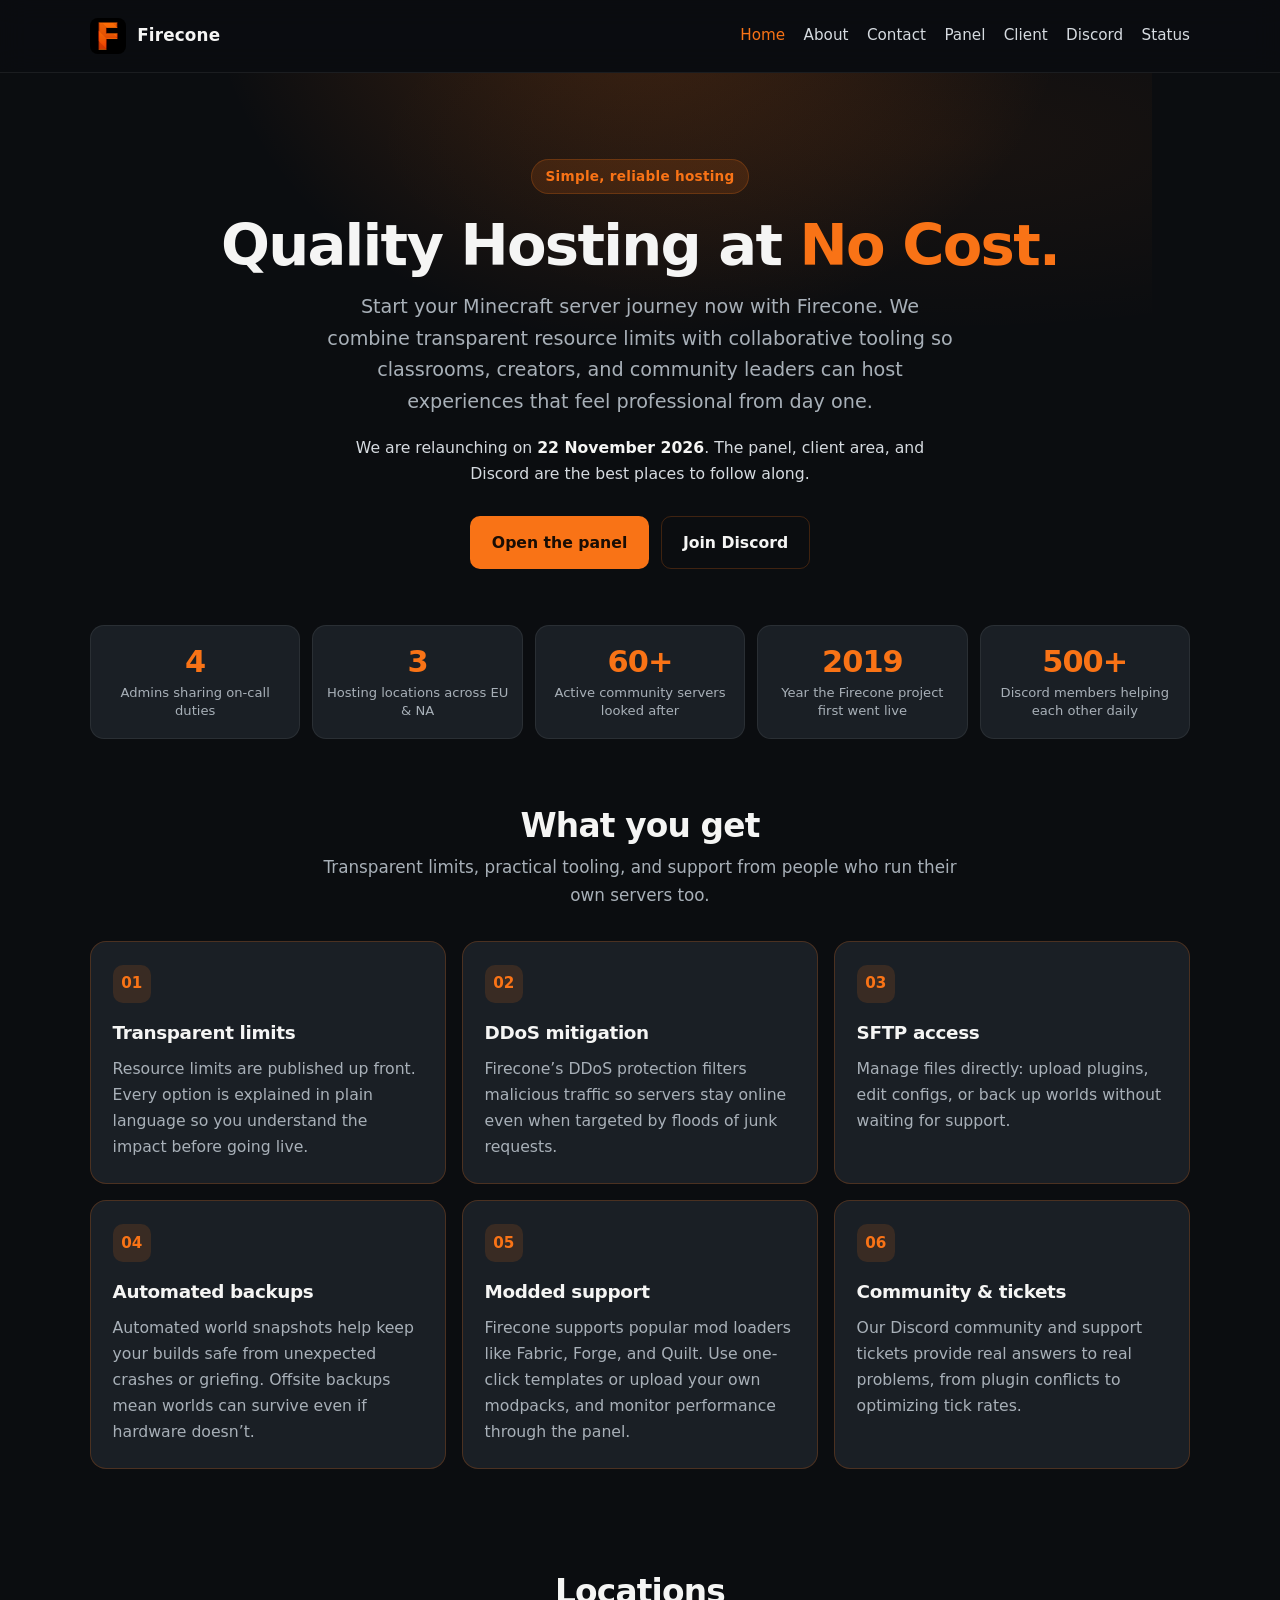
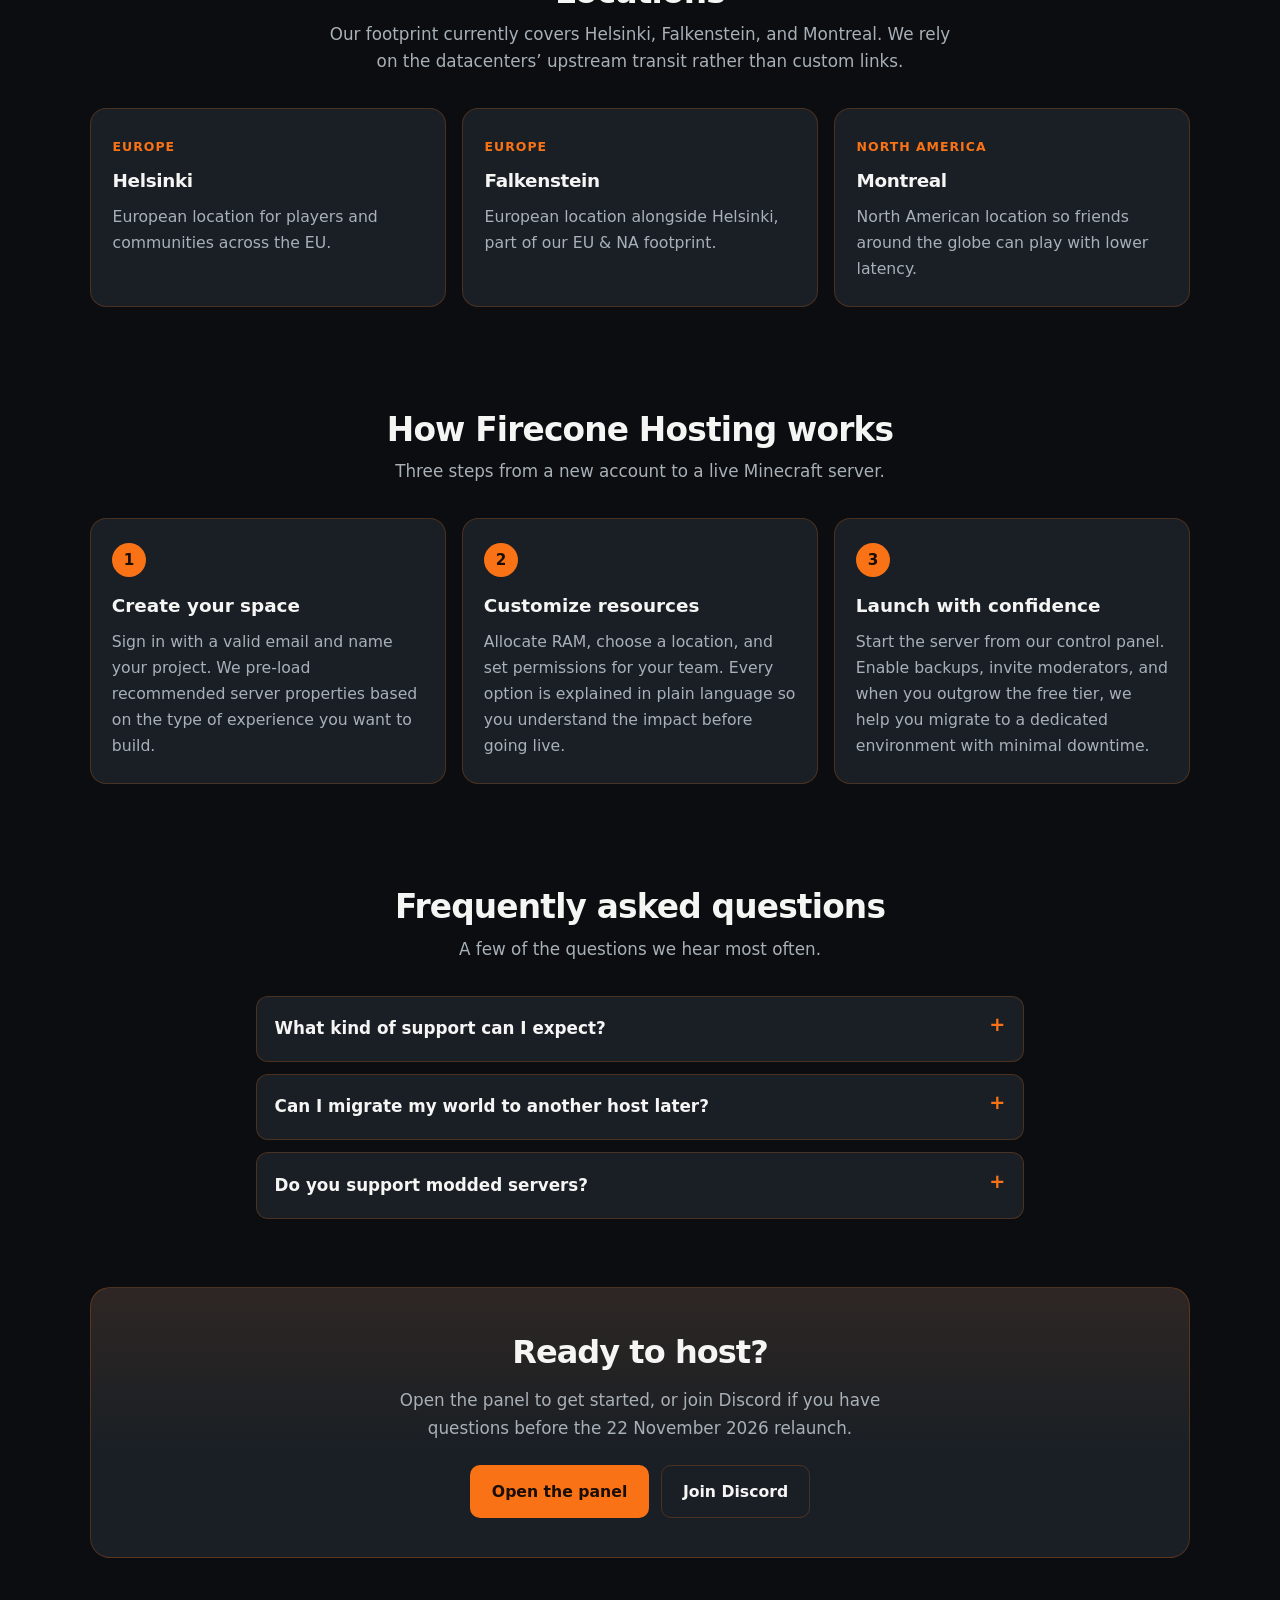
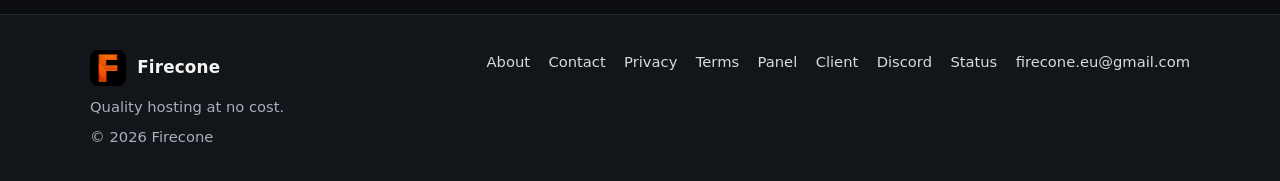
==== index.html @ 549b2dc0 "Initial commit: simple Firecone Hosting static site Plain HTML and CSS remake of firecone.eu, ready " ====
<!DOCTYPE html>
<html lang="en">
<head>
  <meta charset="UTF-8">
  <meta name="viewport" content="width=device-width, initial-scale=1.0">
  <title>Firecone Hosting — Quality Hosting at No Cost</title>
  <meta name="description" content="Start your Minecraft server journey now with Firecone Hosting. Reliable, free, and simple hosting solutions.">
  <link rel="canonical" href="https://firecone.eu/">
  <meta property="og:type" content="website">
  <meta property="og:site_name" content="Firecone Hosting">
  <meta property="og:title" content="Firecone Hosting — Quality Hosting at No Cost">
  <meta property="og:description" content="Start your Minecraft server journey now with Firecone Hosting. Reliable, free, and simple hosting solutions.">
  <meta property="og:url" content="https://firecone.eu/">
  <meta property="og:image" content="https://firecone.eu/icons/favicon-512.png">
  <meta name="twitter:card" content="summary">
  <meta name="twitter:title" content="Firecone Hosting — Quality Hosting at No Cost">
  <meta name="twitter:description" content="Start your Minecraft server journey now with Firecone Hosting. Reliable, free, and simple hosting solutions.">
  <meta name="twitter:image" content="https://firecone.eu/icons/favicon-512.png">
  <link rel="icon" type="image/png" sizes="16x16" href="/icons/favicon-16.png">
  <link rel="icon" type="image/png" sizes="32x32" href="/icons/favicon-32.png">
  <link rel="icon" type="image/png" sizes="48x48" href="/icons/favicon-48.png">
  <link rel="icon" type="image/png" sizes="64x64" href="/icons/favicon-64.png">
  <link rel="icon" type="image/png" sizes="128x128" href="/icons/favicon-128.png">
  <link rel="icon" type="image/png" sizes="192x192" href="/icons/favicon-192.png">
  <link rel="icon" type="image/png" sizes="256x256" href="/icons/favicon-256.png">
  <link rel="icon" type="image/png" sizes="512x512" href="/icons/favicon-512.png">
  <link rel="apple-touch-icon" sizes="180x180" href="/icons/favicon-180.png">
  <link rel="apple-touch-icon" sizes="152x152" href="/icons/favicon-152.png">
  <link rel="apple-touch-icon" sizes="167x167" href="/icons/favicon-167.png">
  <link rel="icon" href="/favicon.png" sizes="any">
  <link rel="manifest" href="/manifest.json">
  <meta name="theme-color" content="#0b0d10">
  <link rel="stylesheet" href="/styles.css">
</head>
<body>
  <a class="skip-link" href="#main">Skip to content</a>
  <header class="site-header">
    <div class="wrap header-inner">
      <a class="brand" href="/">
        <img src="/icons/favicon-64.png" alt="" width="36" height="36">
        Firecone
      </a>
      <nav class="nav" aria-label="Primary">
      <a href="/" aria-current="page">Home</a>
      <a href="/about/">About</a>
      <a href="/contact/">Contact</a>
      <a href="https://panel.firecone.eu/">Panel</a>
      <a href="https://client.firecone.eu/">Client</a>
      <a href="https://discord.firecone.eu/">Discord</a>
      <a href="https://status.firecone.eu/">Status</a>
      </nav>
    </div>
  </header>
  <main id="main">
    <section class="hero">
      <div class="wrap hero-inner">
        <p class="badge">Simple, reliable hosting</p>
        <h1>Quality Hosting at <span>No Cost.</span></h1>
        <p class="lede">Start your Minecraft server journey now with Firecone. We combine transparent resource limits with collaborative tooling so classrooms, creators, and community leaders can host experiences that feel professional from day one.</p>
        <p class="relaunch">We are relaunching on <strong>22 November 2026</strong>. The panel, client area, and Discord are the best places to follow along.</p>
        <div class="actions">
          <a class="btn btn-primary" href="https://panel.firecone.eu/">Open the panel</a>
          <a class="btn btn-ghost" href="https://discord.firecone.eu/">Join Discord</a>
        </div>
      </div>
    </section>

    <div class="wrap">
      <div class="stats" role="list">
        <div class="stat" role="listitem"><b>4</b><span>Admins sharing on-call duties</span></div>
        <div class="stat" role="listitem"><b>3</b><span>Hosting locations across EU &amp; NA</span></div>
        <div class="stat" role="listitem"><b>60+</b><span>Active community servers looked after</span></div>
        <div class="stat" role="listitem"><b>2019</b><span>Year the Firecone project first went live</span></div>
        <div class="stat" role="listitem"><b>500+</b><span>Discord members helping each other daily</span></div>
      </div>
    </div>

    <section>
      <div class="wrap">
        <div class="center">
          <h2 class="section-title">What you get</h2>
          <p class="section-intro">Transparent limits, practical tooling, and support from people who run their own servers too.</p>
        </div>
        <div class="grid grid-3">
          <article class="card">
            <div class="icon-dot" aria-hidden="true">01</div>
            <h3>Transparent limits</h3>
            <p>Resource limits are published up front. Every option is explained in plain language so you understand the impact before going live.</p>
          </article>
          <article class="card">
            <div class="icon-dot" aria-hidden="true">02</div>
            <h3>DDoS mitigation</h3>
            <p>Firecone’s DDoS protection filters malicious traffic so servers stay online even when targeted by floods of junk requests.</p>
          </article>
          <article class="card">
            <div class="icon-dot" aria-hidden="true">03</div>
            <h3>SFTP access</h3>
            <p>Manage files directly: upload plugins, edit configs, or back up worlds without waiting for support.</p>
          </article>
          <article class="card">
            <div class="icon-dot" aria-hidden="true">04</div>
            <h3>Automated backups</h3>
            <p>Automated world snapshots help keep your builds safe from unexpected crashes or griefing. Offsite backups mean worlds can survive even if hardware doesn’t.</p>
          </article>
          <article class="card">
            <div class="icon-dot" aria-hidden="true">05</div>
            <h3>Modded support</h3>
            <p>Firecone supports popular mod loaders like Fabric, Forge, and Quilt. Use one-click templates or upload your own modpacks, and monitor performance through the panel.</p>
          </article>
          <article class="card">
            <div class="icon-dot" aria-hidden="true">06</div>
            <h3>Community &amp; tickets</h3>
            <p>Our Discord community and support tickets provide real answers to real problems, from plugin conflicts to optimizing tick rates.</p>
          </article>
        </div>
      </div>
    </section>

    <section>
      <div class="wrap">
        <div class="center">
          <h2 class="section-title">Locations</h2>
          <p class="section-intro">Our footprint currently covers Helsinki, Falkenstein, and Montreal. We rely on the datacenters’ upstream transit rather than custom links.</p>
        </div>
        <div class="grid grid-3">
          <article class="card">
            <span class="loc-region">Europe</span>
            <h3>Helsinki</h3>
            <p>European location for players and communities across the EU.</p>
          </article>
          <article class="card">
            <span class="loc-region">Europe</span>
            <h3>Falkenstein</h3>
            <p>European location alongside Helsinki, part of our EU &amp; NA footprint.</p>
          </article>
          <article class="card">
            <span class="loc-region">North America</span>
            <h3>Montreal</h3>
            <p>North American location so friends around the globe can play with lower latency.</p>
          </article>
        </div>
      </div>
    </section>

    <section>
      <div class="wrap">
        <div class="center">
          <h2 class="section-title">How Firecone Hosting works</h2>
          <p class="section-intro">Three steps from a new account to a live Minecraft server.</p>
        </div>
        <div class="steps">
          <article class="step">
            <div class="step-num">1</div>
            <h3>Create your space</h3>
            <p>Sign in with a valid email and name your project. We pre-load recommended server properties based on the type of experience you want to build.</p>
          </article>
          <article class="step">
            <div class="step-num">2</div>
            <h3>Customize resources</h3>
            <p>Allocate RAM, choose a location, and set permissions for your team. Every option is explained in plain language so you understand the impact before going live.</p>
          </article>
          <article class="step">
            <div class="step-num">3</div>
            <h3>Launch with confidence</h3>
            <p>Start the server from our control panel. Enable backups, invite moderators, and when you outgrow the free tier, we help you migrate to a dedicated environment with minimal downtime.</p>
          </article>
        </div>
      </div>
    </section>

    <section>
      <div class="wrap center">
        <h2 class="section-title">Frequently asked questions</h2>
        <p class="section-intro">A few of the questions we hear most often.</p>
        <div class="faq">
          <details>
            <summary>What kind of support can I expect?</summary>
            <p>Our Discord community and documentation library provide real answers to real problems, from plugin conflicts to optimizing tick rates. Staff monitor tickets across time zones to help you get back online faster.</p>
          </details>
          <details>
            <summary>Can I migrate my world to another host later?</summary>
            <p>Absolutely. World downloads, plugin folders, and configuration files are always accessible. We even provide migration checklists so you can replicate settings elsewhere without downtime.</p>
          </details>
          <details>
            <summary>Do you support modded servers?</summary>
            <p>Firecone supports popular mod loaders like Fabric, Forge, and Quilt. Use our one-click templates or upload your own modpacks, and monitor performance through the panel before inviting your community.</p>
          </details>
        </div>
      </div>
    </section>

    <div class="wrap">
      <div class="cta-band">
        <h2>Ready to host?</h2>
        <p>Open the panel to get started, or join Discord if you have questions before the 22 November 2026 relaunch.</p>
        <div class="actions">
          <a class="btn btn-primary" href="https://panel.firecone.eu/">Open the panel</a>
          <a class="btn btn-ghost" href="https://discord.firecone.eu/">Join Discord</a>
        </div>
      </div>
    </div>
  </main>
  <footer class="site-footer">
    <div class="wrap footer-inner">
      <div class="footer-brand">
        <a class="brand" href="/">
          <img src="/icons/favicon-64.png" alt="" width="36" height="36">
          Firecone
        </a>
        <span>Quality hosting at no cost.</span>
        <span>© 2026 Firecone</span>
      </div>
      <nav class="footer-nav" aria-label="Footer">
        <a href="/about/">About</a>
        <a href="/contact/">Contact</a>
        <a href="/privacy/">Privacy</a>
        <a href="/terms/">Terms</a>
        <a href="https://panel.firecone.eu/">Panel</a>
        <a href="https://client.firecone.eu/">Client</a>
        <a href="https://discord.firecone.eu/">Discord</a>
        <a href="https://status.firecone.eu/">Status</a>
        <a href="mailto:firecone.eu@gmail.com">firecone.eu@gmail.com</a>
      </nav>
    </div>
  </footer>
</body>
</html>
---- styles.css ----
:root {
  --bg: #0b0d10;
  --bg-elev: #12161b;
  --card: #1a1f25;
  --card-inner: #14181d;
  --text: #f5f5f4;
  --muted: #a8b0b8;
  --soft: #d6dbe0;
  --orange: #f97316;
  --orange-2: #ea6a0c;
  --orange-dim: rgba(249, 115, 22, 0.14);
  --border: rgba(249, 115, 22, 0.22);
  --line: rgba(255, 255, 255, 0.07);
  --radius: 16px;
  --max: 1100px;
  --header-h: 72px;
  --font: "Segoe UI", system-ui, -apple-system, BlinkMacSystemFont, "Helvetica Neue", Arial, sans-serif;
}

*,
*::before,
*::after {
  box-sizing: border-box;
}

html {
  scroll-behavior: smooth;
}

body {
  margin: 0;
  min-height: 100vh;
  display: flex;
  flex-direction: column;
  background: var(--bg);
  color: var(--text);
  font-family: var(--font);
  font-size: 1.05rem;
  line-height: 1.65;
  -webkit-font-smoothing: antialiased;
}

img {
  max-width: 100%;
  height: auto;
}

a {
  color: var(--orange);
  text-decoration: none;
}

a:hover {
  text-decoration: underline;
}

a:focus-visible,
button:focus-visible,
summary:focus-visible {
  outline: 2px solid var(--orange);
  outline-offset: 3px;
}

.skip-link {
  position: absolute;
  left: 1rem;
  top: -3rem;
  background: var(--orange);
  color: #111;
  padding: 0.5rem 0.9rem;
  border-radius: 8px;
  z-index: 100;
  font-weight: 600;
}

.skip-link:focus {
  top: 0.75rem;
}

.wrap {
  width: min(var(--max), calc(100% - 2rem));
  margin-inline: auto;
}

/* Header */
.site-header {
  position: sticky;
  top: 0;
  z-index: 50;
  background: rgba(11, 13, 16, 0.88);
  backdrop-filter: blur(14px);
  border-bottom: 1px solid var(--line);
}

.header-inner {
  display: flex;
  align-items: center;
  justify-content: space-between;
  gap: 1rem;
  min-height: var(--header-h);
}

.brand {
  display: flex;
  align-items: center;
  gap: 0.7rem;
  color: var(--text);
  font-weight: 700;
  letter-spacing: 0.01em;
  text-decoration: none;
  font-size: 1.05rem;
}

.brand:hover {
  text-decoration: none;
  color: var(--text);
}

.brand img {
  width: 36px;
  height: 36px;
  border-radius: 8px;
  background: #000;
}

.nav {
  display: flex;
  align-items: center;
  gap: 0.2rem 1.15rem;
  flex-wrap: wrap;
  justify-content: flex-end;
}

.nav a {
  color: var(--soft);
  font-size: 0.95rem;
  font-weight: 500;
  text-decoration: none;
}

.nav a:hover,
.nav a[aria-current="page"] {
  color: var(--orange);
}

/* Hero */
.hero {
  position: relative;
  padding: 4.5rem 0 3.5rem;
  overflow: hidden;
  text-align: center;
}

.hero::before {
  content: "";
  position: absolute;
  inset: -20% 10% auto;
  height: 28rem;
  background:
    radial-gradient(ellipse at 50% 0%, rgba(249, 115, 22, 0.22), transparent 60%),
    radial-gradient(ellipse at 80% 40%, rgba(249, 115, 22, 0.06), transparent 50%);
  pointer-events: none;
}

.hero-inner {
  position: relative;
}

.badge {
  display: inline-flex;
  align-items: center;
  gap: 0.45rem;
  background: var(--orange-dim);
  color: var(--orange);
  border: 1px solid var(--border);
  border-radius: 999px;
  padding: 0.35rem 0.85rem;
  font-size: 0.85rem;
  font-weight: 600;
  letter-spacing: 0.02em;
  margin-bottom: 1.25rem;
}

.hero h1 {
  margin: 0 0 0.85rem;
  font-size: clamp(2.15rem, 5.4vw, 3.6rem);
  line-height: 1.1;
  letter-spacing: -0.03em;
  font-weight: 800;
}

.hero h1 em,
.hero h1 span {
  font-style: normal;
  color: var(--orange);
}

.lede {
  margin: 0 auto 1.1rem;
  max-width: 40rem;
  color: var(--muted);
  font-size: clamp(1.02rem, 2vw, 1.2rem);
}

.relaunch {
  margin: 0 auto 1.8rem;
  max-width: 36rem;
  color: var(--soft);
  font-size: 0.98rem;
}

.relaunch strong {
  color: var(--text);
}

.actions {
  display: flex;
  flex-wrap: wrap;
  gap: 0.75rem;
  justify-content: center;
}

.btn {
  display: inline-flex;
  align-items: center;
  justify-content: center;
  gap: 0.45rem;
  padding: 0.8rem 1.3rem;
  border-radius: 10px;
  font-weight: 650;
  font-size: 0.98rem;
  text-decoration: none;
  border: 1px solid transparent;
  transition: background 0.15s ease, border-color 0.15s ease, transform 0.15s ease;
}

.btn:hover {
  text-decoration: none;
  transform: translateY(-1px);
}

.btn-primary {
  background: var(--orange);
  color: #1a0d04;
}

.btn-primary:hover {
  background: #ff8a2a;
  color: #1a0d04;
}

.btn-ghost {
  background: transparent;
  color: var(--text);
  border-color: var(--border);
}

.btn-ghost:hover {
  background: var(--orange-dim);
  color: var(--text);
}

/* Sections */
main {
  flex: 1;
}

section {
  padding: 3.25rem 0;
}

.section-title {
  margin: 0 0 0.5rem;
  font-size: clamp(1.6rem, 3vw, 2.05rem);
  letter-spacing: -0.025em;
  line-height: 1.2;
}

.section-intro {
  margin: 0 0 2rem;
  color: var(--muted);
  max-width: 40rem;
}

.center .section-title,
.center .section-intro {
  text-align: center;
  margin-left: auto;
  margin-right: auto;
}

.grid {
  display: grid;
  gap: 1rem;
}

.grid-3 {
  grid-template-columns: repeat(3, 1fr);
}

.grid-2 {
  grid-template-columns: repeat(2, 1fr);
}

.card {
  background: var(--card);
  border: 1px solid var(--border);
  border-radius: var(--radius);
  padding: 1.4rem 1.35rem 1.5rem;
}

.card h2,
.card h3 {
  margin: 0 0 0.5rem;
  font-size: 1.15rem;
  letter-spacing: -0.02em;
}

.card p {
  margin: 0;
  color: var(--muted);
  font-size: 0.98rem;
}

.icon-dot {
  width: 2.4rem;
  height: 2.4rem;
  border-radius: 10px;
  background: var(--orange-dim);
  color: var(--orange);
  display: grid;
  place-items: center;
  margin-bottom: 0.9rem;
  font-weight: 800;
  font-size: 0.95rem;
}

/* Stats */
.stats {
  display: grid;
  grid-template-columns: repeat(5, 1fr);
  gap: 0.75rem;
  padding: 0 0 1rem;
}

.stat {
  text-align: center;
  background: var(--card);
  border: 1px solid var(--line);
  border-radius: 14px;
  padding: 1.15rem 0.6rem;
}

.stat b {
  display: block;
  color: var(--orange);
  font-size: clamp(1.4rem, 3vw, 1.9rem);
  letter-spacing: -0.03em;
  line-height: 1.1;
}

.stat span {
  display: block;
  margin-top: 0.35rem;
  color: var(--muted);
  font-size: 0.82rem;
  line-height: 1.35;
}

/* Locations */
.loc-region {
  display: inline-block;
  margin-bottom: 0.55rem;
  color: var(--orange);
  font-size: 0.78rem;
  font-weight: 700;
  letter-spacing: 0.08em;
  text-transform: uppercase;
}

/* Steps */
.steps {
  counter-reset: step;
  display: grid;
  grid-template-columns: repeat(3, 1fr);
  gap: 1rem;
}

.step {
  position: relative;
  background: var(--card);
  border: 1px solid var(--border);
  border-radius: var(--radius);
  padding: 1.5rem 1.3rem 1.55rem;
}

.step h3 {
  margin: 0 0 0.5rem;
  font-size: 1.15rem;
}

.step p {
  margin: 0;
  color: var(--muted);
  font-size: 0.98rem;
}

.step-num {
  display: grid;
  place-items: center;
  width: 2.15rem;
  height: 2.15rem;
  margin-bottom: 0.85rem;
  border-radius: 999px;
  background: var(--orange);
  color: #1a0d04;
  font-weight: 800;
  font-size: 0.95rem;
}

/* FAQ */
.faq {
  display: grid;
  gap: 0.75rem;
  max-width: 48rem;
  margin: 0 auto;
}

.faq details {
  background: var(--card);
  border: 1px solid var(--border);
  border-radius: 12px;
  padding: 0.15rem 1.1rem;
}

.faq summary {
  cursor: pointer;
  list-style: none;
  padding: 1rem 0;
  font-weight: 650;
}

.faq summary::-webkit-details-marker {
  display: none;
}

.faq summary::after {
  content: "+";
  float: right;
  color: var(--orange);
  font-weight: 700;
  font-size: 1.2rem;
  line-height: 1;
}

.faq details[open] summary::after {
  content: "–";
}

.faq details p {
  margin: 0 0 1.1rem;
  color: var(--muted);
}

/* CTA band */
.cta-band {
  margin: 1rem 0 3.5rem;
  background:
    linear-gradient(180deg, rgba(249, 115, 22, 0.09), transparent 60%),
    var(--card);
  border: 1px solid var(--border);
  border-radius: 20px;
  padding: 2.4rem 1.5rem;
  text-align: center;
}

.cta-band h2 {
  margin: 0 0 0.5rem;
  font-size: clamp(1.5rem, 3vw, 2rem);
  letter-spacing: -0.03em;
}

.cta-band p {
  margin: 0 auto 1.4rem;
  max-width: 34rem;
  color: var(--muted);
}

/* Inner pages */
.page {
  padding: 3rem 0 4rem;
}

.page-header {
  max-width: 46rem;
  margin: 0 0 2rem;
}

.page-header h1 {
  margin: 0 0 0.7rem;
  font-size: clamp(2rem, 4vw, 2.8rem);
  letter-spacing: -0.03em;
  color: var(--orange);
}

.page-header p {
  margin: 0;
  color: var(--muted);
  font-size: 1.08rem;
}

.page .updated {
  margin-top: 0.7rem;
  color: var(--muted);
  font-size: 0.9rem;
}

.prose {
  max-width: 46rem;
}

.prose .card + .card,
.stack > * + * {
  margin-top: 1rem;
}

.prose h2 {
  margin: 0 0 0.55rem;
  font-size: 1.25rem;
}

.prose p,
.prose li {
  color: var(--muted);
}

.prose p {
  margin: 0 0 0.7rem;
}

.prose p:last-child,
.prose ul:last-child {
  margin-bottom: 0;
}

.prose ul {
  margin: 0 0 0.7rem;
  padding-left: 1.15rem;
}

.prose li + li {
  margin-top: 0.35rem;
}

.contact-list p {
  margin: 0 0 0.7rem;
  color: var(--muted);
}

.contact-list p:last-child {
  margin-bottom: 0;
}

.contact-list strong {
  color: var(--text);
  display: inline-block;
  min-width: 8.5rem;
}

/* 404 */
.not-found {
  text-align: center;
  padding: 5rem 0 6rem;
}

.not-found h1 {
  margin: 0 0 0.6rem;
  font-size: clamp(2.2rem, 5vw, 3.2rem);
  letter-spacing: -0.03em;
}

.not-found p {
  margin: 0 auto 1.6rem;
  max-width: 28rem;
  color: var(--muted);
}

/* Footer */
.site-footer {
  border-top: 1px solid var(--line);
  background: var(--bg-elev);
  padding: 2.2rem 0 2rem;
  margin-top: auto;
}

.footer-inner {
  display: flex;
  flex-wrap: wrap;
  gap: 1.25rem 2rem;
  justify-content: space-between;
  align-items: flex-start;
}

.footer-brand {
  display: flex;
  flex-direction: column;
  gap: 0.35rem;
  color: var(--muted);
  font-size: 0.92rem;
}

.footer-brand .brand {
  margin-bottom: 0.2rem;
}

.footer-nav {
  display: flex;
  flex-wrap: wrap;
  gap: 0.55rem 1.15rem;
}

.footer-nav a {
  color: var(--soft);
  font-size: 0.92rem;
  text-decoration: none;
}

.footer-nav a:hover {
  color: var(--orange);
}

/* Responsive */
@media (max-width: 900px) {
  .grid-3,
  .steps,
  .stats {
    grid-template-columns: repeat(2, 1fr);
  }
}

@media (max-width: 720px) {
  .header-inner {
    flex-wrap: wrap;
    min-height: auto;
    padding: 0.7rem 0;
  }

  .nav {
    width: 100%;
    justify-content: flex-start;
    gap: 0.4rem 0.8rem;
    padding-bottom: 0.25rem;
  }

  .nav a {
    font-size: 0.88rem;
  }

  .hero {
    padding: 3rem 0 2.2rem;
  }

  section,
  .page {
    padding-top: 2.4rem;
    padding-bottom: 2.4rem;
  }
}

@media (max-width: 560px) {
  .grid-2,
  .grid-3,
  .steps,
  .stats {
    grid-template-columns: 1fr;
  }

  .contact-list strong {
    display: block;
    min-width: 0;
    margin-bottom: 0.1rem;
  }
}

@media (prefers-reduced-motion: reduce) {
  html {
    scroll-behavior: auto;
  }

  .btn {
    transition: none;
  }

  .btn:hover {
    transform: none;
  }
}
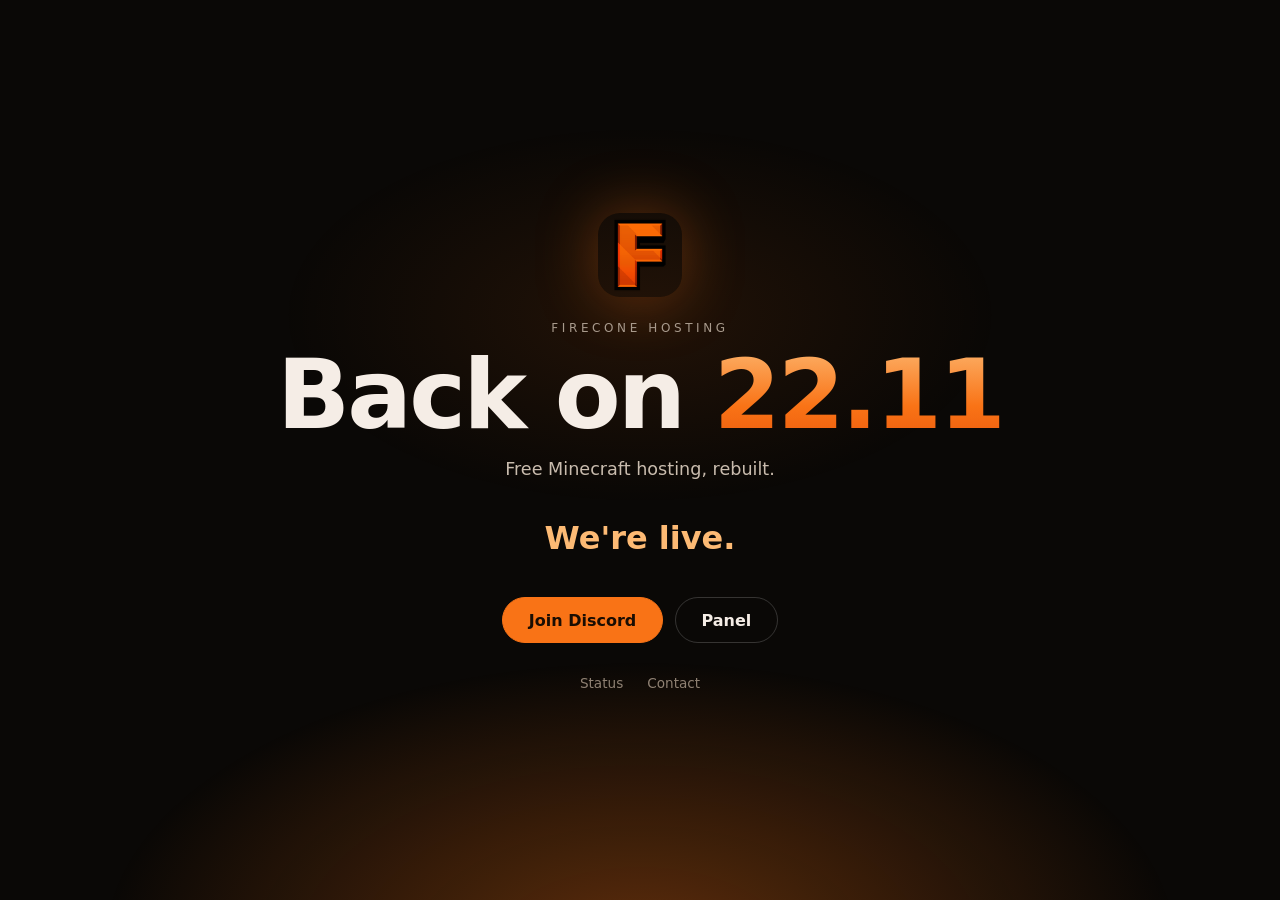
==== commit 9bbb837d: "Simplify to single countdown page" ====
--- a/index.html
+++ b/index.html
@@ -3,225 +3,64 @@
 <head>
   <meta charset="UTF-8">
   <meta name="viewport" content="width=device-width, initial-scale=1.0">
-  <title>Firecone Hosting — Quality Hosting at No Cost</title>
-  <meta name="description" content="Start your Minecraft server journey now with Firecone Hosting. Reliable, free, and simple hosting solutions.">
+  <title>Firecone Hosting — Relaunching 22.11</title>
+  <meta name="description" content="Free Minecraft hosting. Firecone is back on 22 November.">
   <link rel="canonical" href="https://firecone.eu/">
   <meta property="og:type" content="website">
   <meta property="og:site_name" content="Firecone Hosting">
-  <meta property="og:title" content="Firecone Hosting — Quality Hosting at No Cost">
-  <meta property="og:description" content="Start your Minecraft server journey now with Firecone Hosting. Reliable, free, and simple hosting solutions.">
+  <meta property="og:title" content="Firecone Hosting — Back on 22.11">
+  <meta property="og:description" content="Free Minecraft hosting. Firecone is back on 22 November.">
   <meta property="og:url" content="https://firecone.eu/">
   <meta property="og:image" content="https://firecone.eu/icons/favicon-512.png">
   <meta name="twitter:card" content="summary">
-  <meta name="twitter:title" content="Firecone Hosting — Quality Hosting at No Cost">
-  <meta name="twitter:description" content="Start your Minecraft server journey now with Firecone Hosting. Reliable, free, and simple hosting solutions.">
-  <meta name="twitter:image" content="https://firecone.eu/icons/favicon-512.png">
-  <link rel="icon" type="image/png" sizes="16x16" href="/icons/favicon-16.png">
   <link rel="icon" type="image/png" sizes="32x32" href="/icons/favicon-32.png">
-  <link rel="icon" type="image/png" sizes="48x48" href="/icons/favicon-48.png">
-  <link rel="icon" type="image/png" sizes="64x64" href="/icons/favicon-64.png">
-  <link rel="icon" type="image/png" sizes="128x128" href="/icons/favicon-128.png">
   <link rel="icon" type="image/png" sizes="192x192" href="/icons/favicon-192.png">
-  <link rel="icon" type="image/png" sizes="256x256" href="/icons/favicon-256.png">
-  <link rel="icon" type="image/png" sizes="512x512" href="/icons/favicon-512.png">
   <link rel="apple-touch-icon" sizes="180x180" href="/icons/favicon-180.png">
-  <link rel="apple-touch-icon" sizes="152x152" href="/icons/favicon-152.png">
-  <link rel="apple-touch-icon" sizes="167x167" href="/icons/favicon-167.png">
   <link rel="icon" href="/favicon.png" sizes="any">
   <link rel="manifest" href="/manifest.json">
-  <meta name="theme-color" content="#0b0d10">
+  <meta name="theme-color" content="#0a0806">
   <link rel="stylesheet" href="/styles.css">
 </head>
 <body>
-  <a class="skip-link" href="#main">Skip to content</a>
-  <header class="site-header">
-    <div class="wrap header-inner">
-      <a class="brand" href="/">
-        <img src="/icons/favicon-64.png" alt="" width="36" height="36">
-        Firecone
-      </a>
-      <nav class="nav" aria-label="Primary">
-      <a href="/" aria-current="page">Home</a>
-      <a href="/about/">About</a>
-      <a href="/contact/">Contact</a>
-      <a href="https://panel.firecone.eu/">Panel</a>
-      <a href="https://client.firecone.eu/">Client</a>
-      <a href="https://discord.firecone.eu/">Discord</a>
-      <a href="https://status.firecone.eu/">Status</a>
-      </nav>
+  <div class="glow" aria-hidden="true"></div>
+  <main>
+    <img class="logo" src="/icons/favicon-128.png" alt="Firecone" width="84" height="84">
+    <p class="eyebrow">Firecone Hosting</p>
+    <h1>Back on <span>22.11</span></h1>
+    <p class="sub">Free Minecraft hosting, rebuilt.</p>
+
+    <div class="timer" id="timer" role="timer" aria-label="Time until launch">
+      <div><b id="d">00</b><span>days</span></div>
+      <div><b id="h">00</b><span>hours</span></div>
+      <div><b id="m">00</b><span>minutes</span></div>
+      <div><b id="s">00</b><span>seconds</span></div>
     </div>
-  </header>
-  <main id="main">
-    <section class="hero">
-      <div class="wrap hero-inner">
-        <p class="badge">Simple, reliable hosting</p>
-        <h1>Quality Hosting at <span>No Cost.</span></h1>
-        <p class="lede">Start your Minecraft server journey now with Firecone. We combine transparent resource limits with collaborative tooling so classrooms, creators, and community leaders can host experiences that feel professional from day one.</p>
-        <p class="relaunch">We are relaunching on <strong>22 November 2026</strong>. The panel, client area, and Discord are the best places to follow along.</p>
-        <div class="actions">
-          <a class="btn btn-primary" href="https://panel.firecone.eu/">Open the panel</a>
-          <a class="btn btn-ghost" href="https://discord.firecone.eu/">Join Discord</a>
-        </div>
-      </div>
-    </section>
+    <p class="live" id="live" hidden>We're live.</p>
 
-    <div class="wrap">
-      <div class="stats" role="list">
-        <div class="stat" role="listitem"><b>4</b><span>Admins sharing on-call duties</span></div>
-        <div class="stat" role="listitem"><b>3</b><span>Hosting locations across EU &amp; NA</span></div>
-        <div class="stat" role="listitem"><b>60+</b><span>Active community servers looked after</span></div>
-        <div class="stat" role="listitem"><b>2019</b><span>Year the Firecone project first went live</span></div>
-        <div class="stat" role="listitem"><b>500+</b><span>Discord members helping each other daily</span></div>
-      </div>
-    </div>
-
-    <section>
-      <div class="wrap">
-        <div class="center">
-          <h2 class="section-title">What you get</h2>
-          <p class="section-intro">Transparent limits, practical tooling, and support from people who run their own servers too.</p>
-        </div>
-        <div class="grid grid-3">
-          <article class="card">
-            <div class="icon-dot" aria-hidden="true">01</div>
-            <h3>Transparent limits</h3>
-            <p>Resource limits are published up front. Every option is explained in plain language so you understand the impact before going live.</p>
-          </article>
-          <article class="card">
-            <div class="icon-dot" aria-hidden="true">02</div>
-            <h3>DDoS mitigation</h3>
-            <p>Firecone’s DDoS protection filters malicious traffic so servers stay online even when targeted by floods of junk requests.</p>
-          </article>
-          <article class="card">
-            <div class="icon-dot" aria-hidden="true">03</div>
-            <h3>SFTP access</h3>
-            <p>Manage files directly: upload plugins, edit configs, or back up worlds without waiting for support.</p>
-          </article>
-          <article class="card">
-            <div class="icon-dot" aria-hidden="true">04</div>
-            <h3>Automated backups</h3>
-            <p>Automated world snapshots help keep your builds safe from unexpected crashes or griefing. Offsite backups mean worlds can survive even if hardware doesn’t.</p>
-          </article>
-          <article class="card">
-            <div class="icon-dot" aria-hidden="true">05</div>
-            <h3>Modded support</h3>
-            <p>Firecone supports popular mod loaders like Fabric, Forge, and Quilt. Use one-click templates or upload your own modpacks, and monitor performance through the panel.</p>
-          </article>
-          <article class="card">
-            <div class="icon-dot" aria-hidden="true">06</div>
-            <h3>Community &amp; tickets</h3>
-            <p>Our Discord community and support tickets provide real answers to real problems, from plugin conflicts to optimizing tick rates.</p>
-          </article>
-        </div>
-      </div>
-    </section>
-
-    <section>
-      <div class="wrap">
-        <div class="center">
-          <h2 class="section-title">Locations</h2>
-          <p class="section-intro">Our footprint currently covers Helsinki, Falkenstein, and Montreal. We rely on the datacenters’ upstream transit rather than custom links.</p>
-        </div>
-        <div class="grid grid-3">
-          <article class="card">
-            <span class="loc-region">Europe</span>
-            <h3>Helsinki</h3>
-            <p>European location for players and communities across the EU.</p>
-          </article>
-          <article class="card">
-            <span class="loc-region">Europe</span>
-            <h3>Falkenstein</h3>
-            <p>European location alongside Helsinki, part of our EU &amp; NA footprint.</p>
-          </article>
-          <article class="card">
-            <span class="loc-region">North America</span>
-            <h3>Montreal</h3>
-            <p>North American location so friends around the globe can play with lower latency.</p>
-          </article>
-        </div>
-      </div>
-    </section>
-
-    <section>
-      <div class="wrap">
-        <div class="center">
-          <h2 class="section-title">How Firecone Hosting works</h2>
-          <p class="section-intro">Three steps from a new account to a live Minecraft server.</p>
-        </div>
-        <div class="steps">
-          <article class="step">
-            <div class="step-num">1</div>
-            <h3>Create your space</h3>
-            <p>Sign in with a valid email and name your project. We pre-load recommended server properties based on the type of experience you want to build.</p>
-          </article>
-          <article class="step">
-            <div class="step-num">2</div>
-            <h3>Customize resources</h3>
-            <p>Allocate RAM, choose a location, and set permissions for your team. Every option is explained in plain language so you understand the impact before going live.</p>
-          </article>
-          <article class="step">
-            <div class="step-num">3</div>
-            <h3>Launch with confidence</h3>
-            <p>Start the server from our control panel. Enable backups, invite moderators, and when you outgrow the free tier, we help you migrate to a dedicated environment with minimal downtime.</p>
-          </article>
-        </div>
-      </div>
-    </section>
-
-    <section>
-      <div class="wrap center">
-        <h2 class="section-title">Frequently asked questions</h2>
-        <p class="section-intro">A few of the questions we hear most often.</p>
-        <div class="faq">
-          <details>
-            <summary>What kind of support can I expect?</summary>
-            <p>Our Discord community and documentation library provide real answers to real problems, from plugin conflicts to optimizing tick rates. Staff monitor tickets across time zones to help you get back online faster.</p>
-          </details>
-          <details>
-            <summary>Can I migrate my world to another host later?</summary>
-            <p>Absolutely. World downloads, plugin folders, and configuration files are always accessible. We even provide migration checklists so you can replicate settings elsewhere without downtime.</p>
-          </details>
-          <details>
-            <summary>Do you support modded servers?</summary>
-            <p>Firecone supports popular mod loaders like Fabric, Forge, and Quilt. Use our one-click templates or upload your own modpacks, and monitor performance through the panel before inviting your community.</p>
-          </details>
-        </div>
-      </div>
-    </section>
-
-    <div class="wrap">
-      <div class="cta-band">
-        <h2>Ready to host?</h2>
-        <p>Open the panel to get started, or join Discord if you have questions before the 22 November 2026 relaunch.</p>
-        <div class="actions">
-          <a class="btn btn-primary" href="https://panel.firecone.eu/">Open the panel</a>
-          <a class="btn btn-ghost" href="https://discord.firecone.eu/">Join Discord</a>
-        </div>
-      </div>
+    <div class="actions">
+      <a class="btn primary" href="https://discord.firecone.eu/">Join Discord</a>
+      <a class="btn" href="https://panel.firecone.eu/">Panel</a>
     </div>
   </main>
-  <footer class="site-footer">
-    <div class="wrap footer-inner">
-      <div class="footer-brand">
-        <a class="brand" href="/">
-          <img src="/icons/favicon-64.png" alt="" width="36" height="36">
-          Firecone
-        </a>
-        <span>Quality hosting at no cost.</span>
-        <span>© 2026 Firecone</span>
-      </div>
-      <nav class="footer-nav" aria-label="Footer">
-        <a href="/about/">About</a>
-        <a href="/contact/">Contact</a>
-        <a href="/privacy/">Privacy</a>
-        <a href="/terms/">Terms</a>
-        <a href="https://panel.firecone.eu/">Panel</a>
-        <a href="https://client.firecone.eu/">Client</a>
-        <a href="https://discord.firecone.eu/">Discord</a>
-        <a href="https://status.firecone.eu/">Status</a>
-        <a href="mailto:firecone.eu@gmail.com">firecone.eu@gmail.com</a>
-      </nav>
-    </div>
+  <footer>
+    <a href="https://status.firecone.eu/">Status</a>
+    <a href="mailto:firecone.eu@gmail.com">Contact</a>
   </footer>
+  <script>
+    // 22 Nov 2026, 00:00 Prague time (CET, UTC+1)
+    var target = Date.parse('2026-11-22T00:00:00+01:00');
+    var el = {d: d, h: h, m: m, s: s};
+    function pad(n){ return String(n).padStart(2, '0'); }
+    function tick(){
+      var t = Math.max(0, target - Date.now());
+      var sec = Math.floor(t / 1000);
+      el.d.textContent = pad(Math.floor(sec / 86400));
+      el.h.textContent = pad(Math.floor(sec % 86400 / 3600));
+      el.m.textContent = pad(Math.floor(sec % 3600 / 60));
+      el.s.textContent = pad(sec % 60);
+      if (t === 0) { timer.hidden = true; live.hidden = false; }
+    }
+    tick(); setInterval(tick, 1000);
+  </script>
 </body>
 </html>
--- a/styles.css
+++ b/styles.css
@@ -1,697 +1,28 @@
-:root {
-  --bg: #0b0d10;
-  --bg-elev: #12161b;
-  --card: #1a1f25;
-  --card-inner: #14181d;
-  --text: #f5f5f4;
-  --muted: #a8b0b8;
-  --soft: #d6dbe0;
-  --orange: #f97316;
-  --orange-2: #ea6a0c;
-  --orange-dim: rgba(249, 115, 22, 0.14);
-  --border: rgba(249, 115, 22, 0.22);
-  --line: rgba(255, 255, 255, 0.07);
-  --radius: 16px;
-  --max: 1100px;
-  --header-h: 72px;
-  --font: "Segoe UI", system-ui, -apple-system, BlinkMacSystemFont, "Helvetica Neue", Arial, sans-serif;
-}
-
-*,
-*::before,
-*::after {
-  box-sizing: border-box;
-}
-
-html {
-  scroll-behavior: smooth;
-}
-
-body {
-  margin: 0;
-  min-height: 100vh;
-  display: flex;
-  flex-direction: column;
-  background: var(--bg);
-  color: var(--text);
-  font-family: var(--font);
-  font-size: 1.05rem;
-  line-height: 1.65;
-  -webkit-font-smoothing: antialiased;
-}
-
-img {
-  max-width: 100%;
-  height: auto;
-}
-
-a {
-  color: var(--orange);
-  text-decoration: none;
-}
-
-a:hover {
-  text-decoration: underline;
-}
-
-a:focus-visible,
-button:focus-visible,
-summary:focus-visible {
-  outline: 2px solid var(--orange);
-  outline-offset: 3px;
-}
-
-.skip-link {
-  position: absolute;
-  left: 1rem;
-  top: -3rem;
-  background: var(--orange);
-  color: #111;
-  padding: 0.5rem 0.9rem;
-  border-radius: 8px;
-  z-index: 100;
-  font-weight: 600;
-}
-
-.skip-link:focus {
-  top: 0.75rem;
-}
-
-.wrap {
-  width: min(var(--max), calc(100% - 2rem));
-  margin-inline: auto;
-}
-
-/* Header */
-.site-header {
-  position: sticky;
-  top: 0;
-  z-index: 50;
-  background: rgba(11, 13, 16, 0.88);
-  backdrop-filter: blur(14px);
-  border-bottom: 1px solid var(--line);
-}
-
-.header-inner {
-  display: flex;
-  align-items: center;
-  justify-content: space-between;
-  gap: 1rem;
-  min-height: var(--header-h);
-}
-
-.brand {
-  display: flex;
-  align-items: center;
-  gap: 0.7rem;
-  color: var(--text);
-  font-weight: 700;
-  letter-spacing: 0.01em;
-  text-decoration: none;
-  font-size: 1.05rem;
-}
-
-.brand:hover {
-  text-decoration: none;
-  color: var(--text);
-}
-
-.brand img {
-  width: 36px;
-  height: 36px;
-  border-radius: 8px;
-  background: #000;
-}
-
-.nav {
-  display: flex;
-  align-items: center;
-  gap: 0.2rem 1.15rem;
-  flex-wrap: wrap;
-  justify-content: flex-end;
-}
-
-.nav a {
-  color: var(--soft);
-  font-size: 0.95rem;
-  font-weight: 500;
-  text-decoration: none;
-}
-
-.nav a:hover,
-.nav a[aria-current="page"] {
-  color: var(--orange);
-}
-
-/* Hero */
-.hero {
-  position: relative;
-  padding: 4.5rem 0 3.5rem;
-  overflow: hidden;
-  text-align: center;
-}
-
-.hero::before {
-  content: "";
-  position: absolute;
-  inset: -20% 10% auto;
-  height: 28rem;
-  background:
-    radial-gradient(ellipse at 50% 0%, rgba(249, 115, 22, 0.22), transparent 60%),
-    radial-gradient(ellipse at 80% 40%, rgba(249, 115, 22, 0.06), transparent 50%);
-  pointer-events: none;
-}
-
-.hero-inner {
-  position: relative;
-}
-
-.badge {
-  display: inline-flex;
-  align-items: center;
-  gap: 0.45rem;
-  background: var(--orange-dim);
-  color: var(--orange);
-  border: 1px solid var(--border);
-  border-radius: 999px;
-  padding: 0.35rem 0.85rem;
-  font-size: 0.85rem;
-  font-weight: 600;
-  letter-spacing: 0.02em;
-  margin-bottom: 1.25rem;
-}
-
-.hero h1 {
-  margin: 0 0 0.85rem;
-  font-size: clamp(2.15rem, 5.4vw, 3.6rem);
-  line-height: 1.1;
-  letter-spacing: -0.03em;
-  font-weight: 800;
-}
-
-.hero h1 em,
-.hero h1 span {
-  font-style: normal;
-  color: var(--orange);
-}
-
-.lede {
-  margin: 0 auto 1.1rem;
-  max-width: 40rem;
-  color: var(--muted);
-  font-size: clamp(1.02rem, 2vw, 1.2rem);
-}
-
-.relaunch {
-  margin: 0 auto 1.8rem;
-  max-width: 36rem;
-  color: var(--soft);
-  font-size: 0.98rem;
-}
-
-.relaunch strong {
-  color: var(--text);
-}
-
-.actions {
-  display: flex;
-  flex-wrap: wrap;
-  gap: 0.75rem;
-  justify-content: center;
-}
-
-.btn {
-  display: inline-flex;
-  align-items: center;
-  justify-content: center;
-  gap: 0.45rem;
-  padding: 0.8rem 1.3rem;
-  border-radius: 10px;
-  font-weight: 650;
-  font-size: 0.98rem;
-  text-decoration: none;
-  border: 1px solid transparent;
-  transition: background 0.15s ease, border-color 0.15s ease, transform 0.15s ease;
-}
-
-.btn:hover {
-  text-decoration: none;
-  transform: translateY(-1px);
-}
-
-.btn-primary {
-  background: var(--orange);
-  color: #1a0d04;
-}
-
-.btn-primary:hover {
-  background: #ff8a2a;
-  color: #1a0d04;
-}
-
-.btn-ghost {
-  background: transparent;
-  color: var(--text);
-  border-color: var(--border);
-}
-
-.btn-ghost:hover {
-  background: var(--orange-dim);
-  color: var(--text);
-}
-
-/* Sections */
-main {
-  flex: 1;
-}
-
-section {
-  padding: 3.25rem 0;
-}
-
-.section-title {
-  margin: 0 0 0.5rem;
-  font-size: clamp(1.6rem, 3vw, 2.05rem);
-  letter-spacing: -0.025em;
-  line-height: 1.2;
-}
-
-.section-intro {
-  margin: 0 0 2rem;
-  color: var(--muted);
-  max-width: 40rem;
-}
-
-.center .section-title,
-.center .section-intro {
-  text-align: center;
-  margin-left: auto;
-  margin-right: auto;
-}
-
-.grid {
-  display: grid;
-  gap: 1rem;
-}
-
-.grid-3 {
-  grid-template-columns: repeat(3, 1fr);
-}
-
-.grid-2 {
-  grid-template-columns: repeat(2, 1fr);
-}
-
-.card {
-  background: var(--card);
-  border: 1px solid var(--border);
-  border-radius: var(--radius);
-  padding: 1.4rem 1.35rem 1.5rem;
-}
-
-.card h2,
-.card h3 {
-  margin: 0 0 0.5rem;
-  font-size: 1.15rem;
-  letter-spacing: -0.02em;
-}
-
-.card p {
-  margin: 0;
-  color: var(--muted);
-  font-size: 0.98rem;
-}
-
-.icon-dot {
-  width: 2.4rem;
-  height: 2.4rem;
-  border-radius: 10px;
-  background: var(--orange-dim);
-  color: var(--orange);
-  display: grid;
-  place-items: center;
-  margin-bottom: 0.9rem;
-  font-weight: 800;
-  font-size: 0.95rem;
-}
-
-/* Stats */
-.stats {
-  display: grid;
-  grid-template-columns: repeat(5, 1fr);
-  gap: 0.75rem;
-  padding: 0 0 1rem;
-}
-
-.stat {
-  text-align: center;
-  background: var(--card);
-  border: 1px solid var(--line);
-  border-radius: 14px;
-  padding: 1.15rem 0.6rem;
-}
-
-.stat b {
-  display: block;
-  color: var(--orange);
-  font-size: clamp(1.4rem, 3vw, 1.9rem);
-  letter-spacing: -0.03em;
-  line-height: 1.1;
-}
-
-.stat span {
-  display: block;
-  margin-top: 0.35rem;
-  color: var(--muted);
-  font-size: 0.82rem;
-  line-height: 1.35;
-}
-
-/* Locations */
-.loc-region {
-  display: inline-block;
-  margin-bottom: 0.55rem;
-  color: var(--orange);
-  font-size: 0.78rem;
-  font-weight: 700;
-  letter-spacing: 0.08em;
-  text-transform: uppercase;
-}
-
-/* Steps */
-.steps {
-  counter-reset: step;
-  display: grid;
-  grid-template-columns: repeat(3, 1fr);
-  gap: 1rem;
-}
-
-.step {
-  position: relative;
-  background: var(--card);
-  border: 1px solid var(--border);
-  border-radius: var(--radius);
-  padding: 1.5rem 1.3rem 1.55rem;
-}
-
-.step h3 {
-  margin: 0 0 0.5rem;
-  font-size: 1.15rem;
-}
-
-.step p {
-  margin: 0;
-  color: var(--muted);
-  font-size: 0.98rem;
-}
-
-.step-num {
-  display: grid;
-  place-items: center;
-  width: 2.15rem;
-  height: 2.15rem;
-  margin-bottom: 0.85rem;
-  border-radius: 999px;
-  background: var(--orange);
-  color: #1a0d04;
-  font-weight: 800;
-  font-size: 0.95rem;
-}
-
-/* FAQ */
-.faq {
-  display: grid;
-  gap: 0.75rem;
-  max-width: 48rem;
-  margin: 0 auto;
-}
-
-.faq details {
-  background: var(--card);
-  border: 1px solid var(--border);
-  border-radius: 12px;
-  padding: 0.15rem 1.1rem;
-}
-
-.faq summary {
-  cursor: pointer;
-  list-style: none;
-  padding: 1rem 0;
-  font-weight: 650;
-}
-
-.faq summary::-webkit-details-marker {
-  display: none;
-}
-
-.faq summary::after {
-  content: "+";
-  float: right;
-  color: var(--orange);
-  font-weight: 700;
-  font-size: 1.2rem;
-  line-height: 1;
-}
-
-.faq details[open] summary::after {
-  content: "–";
-}
-
-.faq details p {
-  margin: 0 0 1.1rem;
-  color: var(--muted);
-}
-
-/* CTA band */
-.cta-band {
-  margin: 1rem 0 3.5rem;
-  background:
-    linear-gradient(180deg, rgba(249, 115, 22, 0.09), transparent 60%),
-    var(--card);
-  border: 1px solid var(--border);
-  border-radius: 20px;
-  padding: 2.4rem 1.5rem;
-  text-align: center;
-}
-
-.cta-band h2 {
-  margin: 0 0 0.5rem;
-  font-size: clamp(1.5rem, 3vw, 2rem);
-  letter-spacing: -0.03em;
-}
-
-.cta-band p {
-  margin: 0 auto 1.4rem;
-  max-width: 34rem;
-  color: var(--muted);
-}
-
-/* Inner pages */
-.page {
-  padding: 3rem 0 4rem;
-}
-
-.page-header {
-  max-width: 46rem;
-  margin: 0 0 2rem;
-}
-
-.page-header h1 {
-  margin: 0 0 0.7rem;
-  font-size: clamp(2rem, 4vw, 2.8rem);
-  letter-spacing: -0.03em;
-  color: var(--orange);
-}
-
-.page-header p {
-  margin: 0;
-  color: var(--muted);
-  font-size: 1.08rem;
-}
-
-.page .updated {
-  margin-top: 0.7rem;
-  color: var(--muted);
-  font-size: 0.9rem;
-}
-
-.prose {
-  max-width: 46rem;
-}
-
-.prose .card + .card,
-.stack > * + * {
-  margin-top: 1rem;
-}
-
-.prose h2 {
-  margin: 0 0 0.55rem;
-  font-size: 1.25rem;
-}
-
-.prose p,
-.prose li {
-  color: var(--muted);
-}
-
-.prose p {
-  margin: 0 0 0.7rem;
-}
-
-.prose p:last-child,
-.prose ul:last-child {
-  margin-bottom: 0;
-}
-
-.prose ul {
-  margin: 0 0 0.7rem;
-  padding-left: 1.15rem;
-}
-
-.prose li + li {
-  margin-top: 0.35rem;
-}
-
-.contact-list p {
-  margin: 0 0 0.7rem;
-  color: var(--muted);
-}
-
-.contact-list p:last-child {
-  margin-bottom: 0;
-}
-
-.contact-list strong {
-  color: var(--text);
-  display: inline-block;
-  min-width: 8.5rem;
-}
-
-/* 404 */
-.not-found {
-  text-align: center;
-  padding: 5rem 0 6rem;
-}
-
-.not-found h1 {
-  margin: 0 0 0.6rem;
-  font-size: clamp(2.2rem, 5vw, 3.2rem);
-  letter-spacing: -0.03em;
-}
-
-.not-found p {
-  margin: 0 auto 1.6rem;
-  max-width: 28rem;
-  color: var(--muted);
-}
-
-/* Footer */
-.site-footer {
-  border-top: 1px solid var(--line);
-  background: var(--bg-elev);
-  padding: 2.2rem 0 2rem;
-  margin-top: auto;
-}
-
-.footer-inner {
-  display: flex;
-  flex-wrap: wrap;
-  gap: 1.25rem 2rem;
-  justify-content: space-between;
-  align-items: flex-start;
-}
-
-.footer-brand {
-  display: flex;
-  flex-direction: column;
-  gap: 0.35rem;
-  color: var(--muted);
-  font-size: 0.92rem;
-}
-
-.footer-brand .brand {
-  margin-bottom: 0.2rem;
-}
-
-.footer-nav {
-  display: flex;
-  flex-wrap: wrap;
-  gap: 0.55rem 1.15rem;
-}
-
-.footer-nav a {
-  color: var(--soft);
-  font-size: 0.92rem;
-  text-decoration: none;
-}
-
-.footer-nav a:hover {
-  color: var(--orange);
-}
-
-/* Responsive */
-@media (max-width: 900px) {
-  .grid-3,
-  .steps,
-  .stats {
-    grid-template-columns: repeat(2, 1fr);
-  }
-}
-
-@media (max-width: 720px) {
-  .header-inner {
-    flex-wrap: wrap;
-    min-height: auto;
-    padding: 0.7rem 0;
-  }
-
-  .nav {
-    width: 100%;
-    justify-content: flex-start;
-    gap: 0.4rem 0.8rem;
-    padding-bottom: 0.25rem;
-  }
-
-  .nav a {
-    font-size: 0.88rem;
-  }
-
-  .hero {
-    padding: 3rem 0 2.2rem;
-  }
-
-  section,
-  .page {
-    padding-top: 2.4rem;
-    padding-bottom: 2.4rem;
-  }
-}
-
-@media (max-width: 560px) {
-  .grid-2,
-  .grid-3,
-  .steps,
-  .stats {
-    grid-template-columns: 1fr;
-  }
-
-  .contact-list strong {
-    display: block;
-    min-width: 0;
-    margin-bottom: 0.1rem;
-  }
-}
-
-@media (prefers-reduced-motion: reduce) {
-  html {
-    scroll-behavior: auto;
-  }
-
-  .btn {
-    transition: none;
-  }
-
-  .btn:hover {
-    transform: none;
-  }
-}
+*{box-sizing:border-box;margin:0}
+html,body{height:100%}
+body{background:#0a0806;color:#f5ede6;font-family:Inter,system-ui,-apple-system,"Segoe UI",Roboto,sans-serif;display:flex;flex-direction:column;align-items:center;justify-content:center;text-align:center;overflow-x:hidden;position:relative}
+.glow{position:fixed;inset:0;pointer-events:none;background:
+  radial-gradient(ellipse 60% 45% at 50% 105%,rgba(249,115,22,.35),transparent 70%),
+  radial-gradient(ellipse 40% 30% at 50% 35%,rgba(249,115,22,.10),transparent 70%);
+  animation:pulse 6s ease-in-out infinite alternate}
+@keyframes pulse{from{opacity:.75}to{opacity:1}}
+main{position:relative;padding:2rem 1.25rem;display:flex;flex-direction:column;align-items:center}
+.logo{border-radius:22px;margin-bottom:1.5rem;box-shadow:0 0 60px rgba(249,115,22,.35)}
+.eyebrow{text-transform:uppercase;letter-spacing:.3em;font-size:.75rem;color:#a89a8c;margin-bottom:.75rem}
+h1{font-size:clamp(2.8rem,10vw,6rem);font-weight:800;letter-spacing:-.03em;line-height:1}
+h1 span{background:linear-gradient(180deg,#fdba74,#f97316 60%,#ea580c);-webkit-background-clip:text;background-clip:text;color:transparent}
+.sub{margin-top:1rem;color:#c9bcae;font-size:1.1rem}
+.timer{display:flex;gap:clamp(.5rem,2.5vw,1.25rem);margin:2.5rem 0}
+.timer div{background:rgba(255,255,255,.04);border:1px solid rgba(249,115,22,.22);backdrop-filter:blur(6px);border-radius:16px;padding:1rem 0;width:clamp(68px,19vw,112px)}
+.timer b{display:block;font-size:clamp(1.8rem,7vw,3rem);font-weight:700;font-variant-numeric:tabular-nums}
+.timer span{font-size:.7rem;letter-spacing:.15em;text-transform:uppercase;color:#a89a8c}
+.live{font-size:2rem;font-weight:700;color:#fdba74;margin:2.5rem 0}
+.actions{display:flex;gap:.75rem;flex-wrap:wrap;justify-content:center}
+.btn{padding:.8rem 1.6rem;border-radius:999px;border:1px solid rgba(255,255,255,.18);color:#f5ede6;text-decoration:none;font-weight:600;transition:.2s}
+.btn:hover{border-color:#f97316;transform:translateY(-1px)}
+.btn.primary{background:#f97316;border-color:#f97316;color:#1a0d03}
+.btn.primary:hover{background:#fb923c}
+footer{position:relative;display:flex;gap:1.5rem;padding:0 0 1.75rem;font-size:.85rem}
+footer a{color:#8f8173;text-decoration:none}
+footer a:hover{color:#fdba74}
+[hidden]{display:none!important}
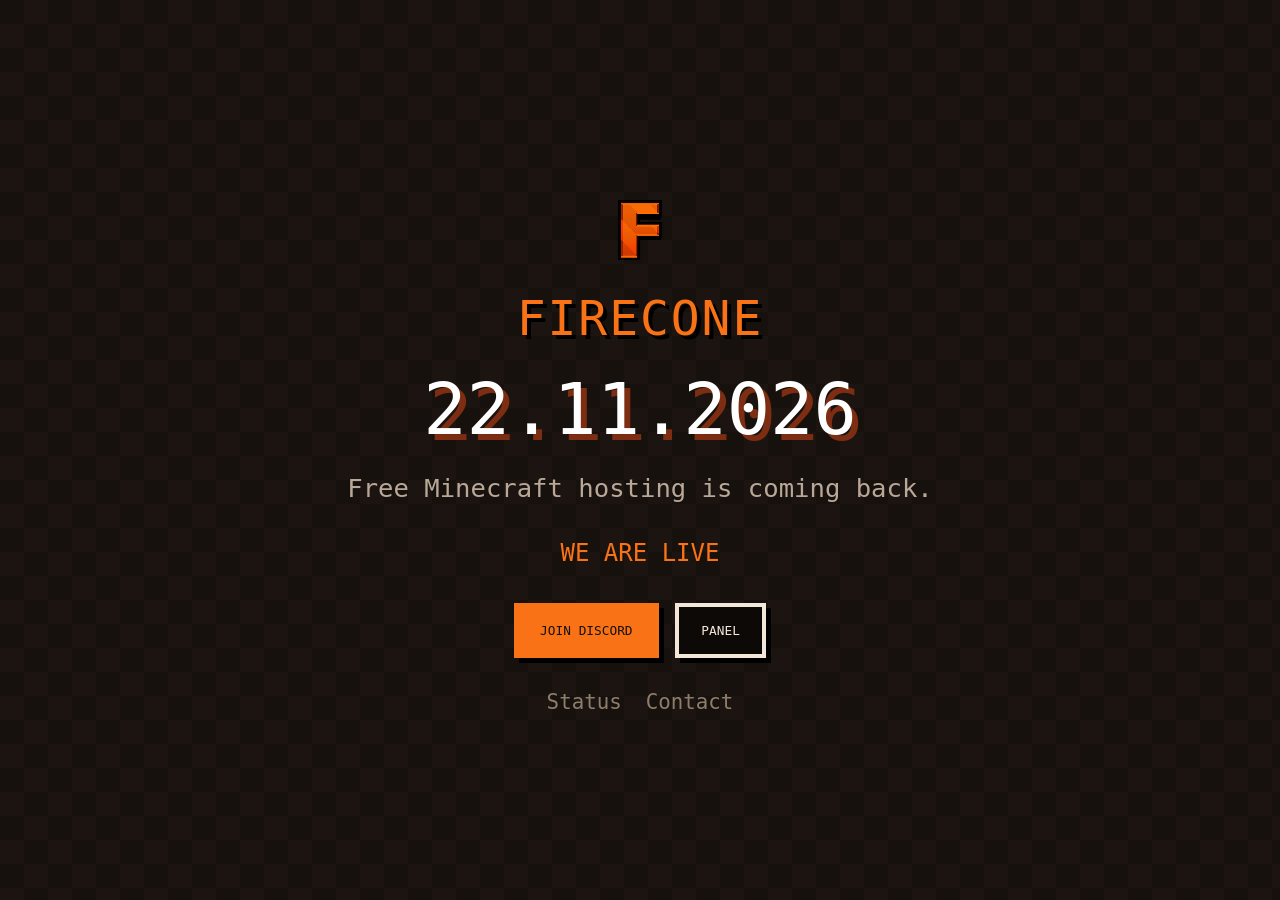
==== commit 2ecdb59c: "Pixel redesign, new Discord link, full date" ====
--- a/index.html
+++ b/index.html
@@ -3,13 +3,13 @@
 <head>
   <meta charset="UTF-8">
   <meta name="viewport" content="width=device-width, initial-scale=1.0">
-  <title>Firecone Hosting — Relaunching 22.11</title>
-  <meta name="description" content="Free Minecraft hosting. Firecone is back on 22 November.">
+  <title>Firecone — 22.11.2026</title>
+  <meta name="description" content="Free Minecraft hosting is coming back on 22.11.2026.">
   <link rel="canonical" href="https://firecone.eu/">
   <meta property="og:type" content="website">
   <meta property="og:site_name" content="Firecone Hosting">
-  <meta property="og:title" content="Firecone Hosting — Back on 22.11">
-  <meta property="og:description" content="Free Minecraft hosting. Firecone is back on 22 November.">
+  <meta property="og:title" content="Firecone Hosting — 22.11.2026">
+  <meta property="og:description" content="Free Minecraft hosting is coming back on 22.11.2026.">
   <meta property="og:url" content="https://firecone.eu/">
   <meta property="og:image" content="https://firecone.eu/icons/favicon-512.png">
   <meta name="twitter:card" content="summary">
@@ -18,27 +18,28 @@
   <link rel="apple-touch-icon" sizes="180x180" href="/icons/favicon-180.png">
   <link rel="icon" href="/favicon.png" sizes="any">
   <link rel="manifest" href="/manifest.json">
-  <meta name="theme-color" content="#0a0806">
+  <meta name="theme-color" content="#17110d">
+  <link rel="preload" href="/fonts/PressStart2P-Regular.ttf" as="font" type="font/ttf" crossorigin>
   <link rel="stylesheet" href="/styles.css">
 </head>
 <body>
-  <div class="glow" aria-hidden="true"></div>
+  <div class="embers" id="embers" aria-hidden="true"></div>
   <main>
-    <img class="logo" src="/icons/favicon-128.png" alt="Firecone" width="84" height="84">
-    <p class="eyebrow">Firecone Hosting</p>
-    <h1>Back on <span>22.11</span></h1>
-    <p class="sub">Free Minecraft hosting, rebuilt.</p>
+    <img class="logo" src="/icons/favicon-128.png" alt="Firecone" width="72" height="72">
+    <h1 class="name">FIRECONE</h1>
+    <p class="date">22.11.2026</p>
+    <p class="sub">Free Minecraft hosting is coming back.</p>
 
     <div class="timer" id="timer" role="timer" aria-label="Time until launch">
       <div><b id="d">00</b><span>days</span></div>
       <div><b id="h">00</b><span>hours</span></div>
-      <div><b id="m">00</b><span>minutes</span></div>
-      <div><b id="s">00</b><span>seconds</span></div>
+      <div><b id="m">00</b><span>min</span></div>
+      <div><b id="s">00</b><span>sec</span></div>
     </div>
-    <p class="live" id="live" hidden>We're live.</p>
+    <p class="live" id="live" hidden>WE ARE LIVE</p>
 
     <div class="actions">
-      <a class="btn primary" href="https://discord.firecone.eu/">Join Discord</a>
+      <a class="btn primary" href="https://discord.gg/MTkJdxNkSH">Join Discord</a>
       <a class="btn" href="https://panel.firecone.eu/">Panel</a>
     </div>
   </main>
@@ -61,6 +62,19 @@
       if (t === 0) { timer.hidden = true; live.hidden = false; }
     }
     tick(); setInterval(tick, 1000);
+
+    // rising pixel embers
+    (function(){
+      var box = document.getElementById('embers');
+      for (var i = 0; i < 28; i++) {
+        var e = document.createElement('i');
+        var size = [4, 6, 8][Math.floor(Math.random() * 3)];
+        e.style.cssText = 'left:' + Math.random() * 100 + '%;width:' + size + 'px;height:' + size + 'px;' +
+          'animation-duration:' + (7 + Math.random() * 9) + 's;animation-delay:-' + Math.random() * 16 + 's;' +
+          'background:' + ['#f97316', '#fb923c', '#ea580c', '#fdba74'][Math.floor(Math.random() * 4)];
+        box.appendChild(e);
+      }
+    })();
   </script>
 </body>
 </html>
--- a/styles.css
+++ b/styles.css
@@ -1,28 +1,31 @@
+@font-face{font-family:"Press Start 2P";src:url(/fonts/PressStart2P-Regular.ttf) format("truetype");font-display:swap}
+@font-face{font-family:"VT323";src:url(/fonts/VT323-Regular.ttf) format("truetype");font-display:swap}
 *{box-sizing:border-box;margin:0}
-html,body{height:100%}
-body{background:#0a0806;color:#f5ede6;font-family:Inter,system-ui,-apple-system,"Segoe UI",Roboto,sans-serif;display:flex;flex-direction:column;align-items:center;justify-content:center;text-align:center;overflow-x:hidden;position:relative}
-.glow{position:fixed;inset:0;pointer-events:none;background:
-  radial-gradient(ellipse 60% 45% at 50% 105%,rgba(249,115,22,.35),transparent 70%),
-  radial-gradient(ellipse 40% 30% at 50% 35%,rgba(249,115,22,.10),transparent 70%);
-  animation:pulse 6s ease-in-out infinite alternate}
-@keyframes pulse{from{opacity:.75}to{opacity:1}}
+html,body{min-height:100%}
+body{min-height:100vh;background:#17110d;
+  background-image:linear-gradient(45deg,#1b1410 25%,transparent 25%,transparent 75%,#1b1410 75%),linear-gradient(45deg,#1b1410 25%,transparent 25%,transparent 75%,#1b1410 75%);
+  background-size:48px 48px;background-position:0 0,24px 24px;
+  color:#f3e7da;font-family:"VT323",monospace;font-size:1.5rem;display:flex;flex-direction:column;align-items:center;justify-content:center;text-align:center;overflow-x:hidden;position:relative}
+.embers{position:fixed;inset:0;pointer-events:none;overflow:hidden}
+.embers i{position:absolute;bottom:-12px;opacity:0;animation:rise linear infinite}
+@keyframes rise{0%{transform:translateY(0);opacity:0}10%{opacity:.9}100%{transform:translateY(-105vh);opacity:0}}
 main{position:relative;padding:2rem 1.25rem;display:flex;flex-direction:column;align-items:center}
-.logo{border-radius:22px;margin-bottom:1.5rem;box-shadow:0 0 60px rgba(249,115,22,.35)}
-.eyebrow{text-transform:uppercase;letter-spacing:.3em;font-size:.75rem;color:#a89a8c;margin-bottom:.75rem}
-h1{font-size:clamp(2.8rem,10vw,6rem);font-weight:800;letter-spacing:-.03em;line-height:1}
-h1 span{background:linear-gradient(180deg,#fdba74,#f97316 60%,#ea580c);-webkit-background-clip:text;background-clip:text;color:transparent}
-.sub{margin-top:1rem;color:#c9bcae;font-size:1.1rem}
-.timer{display:flex;gap:clamp(.5rem,2.5vw,1.25rem);margin:2.5rem 0}
-.timer div{background:rgba(255,255,255,.04);border:1px solid rgba(249,115,22,.22);backdrop-filter:blur(6px);border-radius:16px;padding:1rem 0;width:clamp(68px,19vw,112px)}
-.timer b{display:block;font-size:clamp(1.8rem,7vw,3rem);font-weight:700;font-variant-numeric:tabular-nums}
-.timer span{font-size:.7rem;letter-spacing:.15em;text-transform:uppercase;color:#a89a8c}
-.live{font-size:2rem;font-weight:700;color:#fdba74;margin:2.5rem 0}
-.actions{display:flex;gap:.75rem;flex-wrap:wrap;justify-content:center}
-.btn{padding:.8rem 1.6rem;border-radius:999px;border:1px solid rgba(255,255,255,.18);color:#f5ede6;text-decoration:none;font-weight:600;transition:.2s}
-.btn:hover{border-color:#f97316;transform:translateY(-1px)}
-.btn.primary{background:#f97316;border-color:#f97316;color:#1a0d03}
-.btn.primary:hover{background:#fb923c}
-footer{position:relative;display:flex;gap:1.5rem;padding:0 0 1.75rem;font-size:.85rem}
-footer a{color:#8f8173;text-decoration:none}
-footer a:hover{color:#fdba74}
+.logo{image-rendering:pixelated;margin-bottom:1.5rem}
+.name{font-family:"Press Start 2P",monospace;font-weight:400;font-size:clamp(1.5rem,6vw,3rem);color:#f97316;text-shadow:4px 4px 0 #000;letter-spacing:.04em}
+.date{font-family:"Press Start 2P",monospace;font-size:clamp(1.6rem,8vw,4.5rem);margin-top:1.5rem;color:#fff;text-shadow:6px 6px 0 #7c2d12;line-height:1.1}
+.sub{margin-top:1.5rem;color:#b9a898;font-size:1.6rem}
+.timer{display:flex;gap:clamp(.5rem,2vw,1rem);margin:2.25rem 0}
+.timer div{background:#0d0907;border:4px solid #f97316;box-shadow:6px 6px 0 #000;width:clamp(68px,19vw,120px);padding:.5rem 0 .6rem}
+.timer b{display:block;font-weight:400;font-size:clamp(2.6rem,10vw,4.5rem);line-height:1;font-variant-numeric:tabular-nums}
+.timer span{font-size:1.2rem;text-transform:uppercase;color:#8f7d6c;letter-spacing:.1em}
+.live{font-family:"Press Start 2P",monospace;font-size:1.5rem;color:#f97316;margin:2.25rem 0}
+.actions{display:flex;gap:1rem;flex-wrap:wrap;justify-content:center}
+.btn{font-family:"Press Start 2P",monospace;font-size:.8rem;padding:1rem 1.4rem;border:4px solid #f3e7da;color:#f3e7da;background:#0d0907;text-decoration:none;box-shadow:5px 5px 0 #000;text-transform:uppercase}
+.btn:hover{transform:translate(2px,2px);box-shadow:3px 3px 0 #000}
+.btn:active{transform:translate(5px,5px);box-shadow:0 0 0 #000}
+.btn.primary{background:#f97316;border-color:#f97316;color:#17110d}
+footer{position:relative;display:flex;gap:1.5rem;padding:0 0 1.5rem;font-size:1.3rem}
+footer a{color:#8f7d6c;text-decoration:none}
+footer a:hover{color:#f97316}
 [hidden]{display:none!important}
+@media (prefers-reduced-motion:reduce){.embers{display:none}}
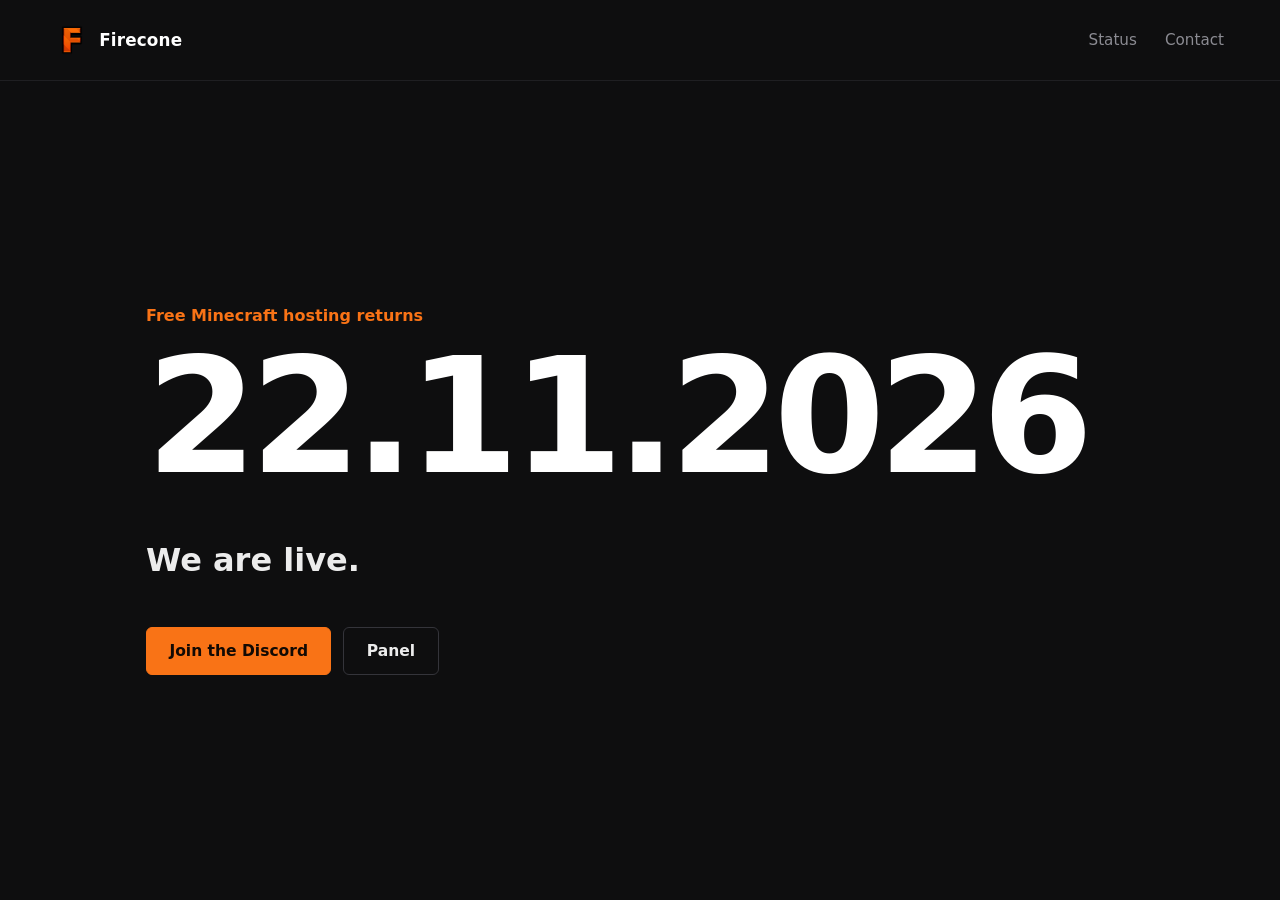
==== commit 644d485b: "Clean dark minimal design" ====
--- a/index.html
+++ b/index.html
@@ -18,35 +18,36 @@
   <link rel="apple-touch-icon" sizes="180x180" href="/icons/favicon-180.png">
   <link rel="icon" href="/favicon.png" sizes="any">
   <link rel="manifest" href="/manifest.json">
-  <meta name="theme-color" content="#17110d">
-  <link rel="preload" href="/fonts/PressStart2P-Regular.ttf" as="font" type="font/ttf" crossorigin>
+  <meta name="theme-color" content="#0e0e0f">
   <link rel="stylesheet" href="/styles.css">
 </head>
 <body>
-  <div class="embers" id="embers" aria-hidden="true"></div>
+  <header>
+    <a class="brand" href="/"><img src="/icons/favicon-64.png" alt="" width="32" height="32">Firecone</a>
+    <nav>
+      <a href="https://status.firecone.eu/">Status</a>
+      <a href="mailto:firecone.eu@gmail.com">Contact</a>
+    </nav>
+  </header>
+
   <main>
-    <img class="logo" src="/icons/favicon-128.png" alt="Firecone" width="72" height="72">
-    <h1 class="name">FIRECONE</h1>
-    <p class="date">22.11.2026</p>
-    <p class="sub">Free Minecraft hosting is coming back.</p>
+    <p class="kicker">Free Minecraft hosting returns</p>
+    <h1>22.11.2026</h1>
 
     <div class="timer" id="timer" role="timer" aria-label="Time until launch">
       <div><b id="d">00</b><span>days</span></div>
       <div><b id="h">00</b><span>hours</span></div>
-      <div><b id="m">00</b><span>min</span></div>
-      <div><b id="s">00</b><span>sec</span></div>
+      <div><b id="m">00</b><span>minutes</span></div>
+      <div><b id="s">00</b><span>seconds</span></div>
     </div>
-    <p class="live" id="live" hidden>WE ARE LIVE</p>
+    <p class="live" id="live" hidden>We are live.</p>
 
     <div class="actions">
-      <a class="btn primary" href="https://discord.gg/MTkJdxNkSH">Join Discord</a>
+      <a class="btn primary" href="https://discord.gg/MTkJdxNkSH">Join the Discord</a>
       <a class="btn" href="https://panel.firecone.eu/">Panel</a>
     </div>
   </main>
-  <footer>
-    <a href="https://status.firecone.eu/">Status</a>
-    <a href="mailto:firecone.eu@gmail.com">Contact</a>
-  </footer>
+
   <script>
     // 22 Nov 2026, 00:00 Prague time (CET, UTC+1)
     var target = Date.parse('2026-11-22T00:00:00+01:00');
@@ -62,19 +63,6 @@
       if (t === 0) { timer.hidden = true; live.hidden = false; }
     }
     tick(); setInterval(tick, 1000);
-
-    // rising pixel embers
-    (function(){
-      var box = document.getElementById('embers');
-      for (var i = 0; i < 28; i++) {
-        var e = document.createElement('i');
-        var size = [4, 6, 8][Math.floor(Math.random() * 3)];
-        e.style.cssText = 'left:' + Math.random() * 100 + '%;width:' + size + 'px;height:' + size + 'px;' +
-          'animation-duration:' + (7 + Math.random() * 9) + 's;animation-delay:-' + Math.random() * 16 + 's;' +
-          'background:' + ['#f97316', '#fb923c', '#ea580c', '#fdba74'][Math.floor(Math.random() * 4)];
-        box.appendChild(e);
-      }
-    })();
   </script>
 </body>
 </html>
--- a/styles.css
+++ b/styles.css
@@ -1,31 +1,24 @@
-@font-face{font-family:"Press Start 2P";src:url(/fonts/PressStart2P-Regular.ttf) format("truetype");font-display:swap}
-@font-face{font-family:"VT323";src:url(/fonts/VT323-Regular.ttf) format("truetype");font-display:swap}
 *{box-sizing:border-box;margin:0}
-html,body{min-height:100%}
-body{min-height:100vh;background:#17110d;
-  background-image:linear-gradient(45deg,#1b1410 25%,transparent 25%,transparent 75%,#1b1410 75%),linear-gradient(45deg,#1b1410 25%,transparent 25%,transparent 75%,#1b1410 75%);
-  background-size:48px 48px;background-position:0 0,24px 24px;
-  color:#f3e7da;font-family:"VT323",monospace;font-size:1.5rem;display:flex;flex-direction:column;align-items:center;justify-content:center;text-align:center;overflow-x:hidden;position:relative}
-.embers{position:fixed;inset:0;pointer-events:none;overflow:hidden}
-.embers i{position:absolute;bottom:-12px;opacity:0;animation:rise linear infinite}
-@keyframes rise{0%{transform:translateY(0);opacity:0}10%{opacity:.9}100%{transform:translateY(-105vh);opacity:0}}
-main{position:relative;padding:2rem 1.25rem;display:flex;flex-direction:column;align-items:center}
-.logo{image-rendering:pixelated;margin-bottom:1.5rem}
-.name{font-family:"Press Start 2P",monospace;font-weight:400;font-size:clamp(1.5rem,6vw,3rem);color:#f97316;text-shadow:4px 4px 0 #000;letter-spacing:.04em}
-.date{font-family:"Press Start 2P",monospace;font-size:clamp(1.6rem,8vw,4.5rem);margin-top:1.5rem;color:#fff;text-shadow:6px 6px 0 #7c2d12;line-height:1.1}
-.sub{margin-top:1.5rem;color:#b9a898;font-size:1.6rem}
-.timer{display:flex;gap:clamp(.5rem,2vw,1rem);margin:2.25rem 0}
-.timer div{background:#0d0907;border:4px solid #f97316;box-shadow:6px 6px 0 #000;width:clamp(68px,19vw,120px);padding:.5rem 0 .6rem}
-.timer b{display:block;font-weight:400;font-size:clamp(2.6rem,10vw,4.5rem);line-height:1;font-variant-numeric:tabular-nums}
-.timer span{font-size:1.2rem;text-transform:uppercase;color:#8f7d6c;letter-spacing:.1em}
-.live{font-family:"Press Start 2P",monospace;font-size:1.5rem;color:#f97316;margin:2.25rem 0}
-.actions{display:flex;gap:1rem;flex-wrap:wrap;justify-content:center}
-.btn{font-family:"Press Start 2P",monospace;font-size:.8rem;padding:1rem 1.4rem;border:4px solid #f3e7da;color:#f3e7da;background:#0d0907;text-decoration:none;box-shadow:5px 5px 0 #000;text-transform:uppercase}
-.btn:hover{transform:translate(2px,2px);box-shadow:3px 3px 0 #000}
-.btn:active{transform:translate(5px,5px);box-shadow:0 0 0 #000}
-.btn.primary{background:#f97316;border-color:#f97316;color:#17110d}
-footer{position:relative;display:flex;gap:1.5rem;padding:0 0 1.5rem;font-size:1.3rem}
-footer a{color:#8f7d6c;text-decoration:none}
-footer a:hover{color:#f97316}
+html{background:#0e0e0f}
+body{min-height:100vh;display:flex;flex-direction:column;background:#0e0e0f;color:#ececec;font-family:system-ui,-apple-system,"Segoe UI",Roboto,Helvetica,Arial,sans-serif;-webkit-font-smoothing:antialiased}
+header{display:flex;justify-content:space-between;align-items:center;padding:1.5rem clamp(1.25rem,5vw,3.5rem);border-bottom:1px solid #1f1f22}
+.brand{display:flex;align-items:center;gap:.7rem;color:#fff;text-decoration:none;font-weight:600;font-size:1.05rem;letter-spacing:.01em}
+.brand img{border-radius:8px}
+nav{display:flex;gap:1.75rem}
+nav a{color:#8b8b92;text-decoration:none;font-size:.95rem}
+nav a:hover{color:#fff}
+main{flex:1;display:flex;flex-direction:column;justify-content:center;padding:3rem clamp(1.25rem,5vw,3.5rem);max-width:1100px;width:100%;margin:0 auto}
+.kicker{color:#f97316;font-weight:600;font-size:1rem;margin-bottom:1rem}
+h1{font-size:clamp(3.2rem,15vw,10rem);font-weight:800;letter-spacing:-.045em;line-height:.95;color:#fff;font-variant-numeric:tabular-nums}
+.timer{display:flex;margin:3rem 0 3rem;border-top:1px solid #26262a;border-bottom:1px solid #26262a}
+.timer div{flex:1;padding:1.25rem 0 1.1rem;border-left:1px solid #26262a;padding-left:clamp(.75rem,2.5vw,1.75rem)}
+.timer div:first-child{border-left:0;padding-left:0}
+.timer b{display:block;font-weight:600;font-size:clamp(1.9rem,7vw,4rem);letter-spacing:-.03em;font-variant-numeric:tabular-nums;line-height:1.1}
+.timer span{color:#77777e;font-size:.85rem;margin-top:.25rem;display:block}
+.live{font-size:2rem;font-weight:700;margin:3rem 0}
+.actions{display:flex;gap:.75rem;flex-wrap:wrap}
+.btn{padding:.85rem 1.4rem;border-radius:6px;border:1px solid #34343a;color:#ececec;text-decoration:none;font-weight:600;font-size:.97rem}
+.btn:hover{border-color:#6a6a72}
+.btn.primary{background:#f97316;border-color:#f97316;color:#120a04}
+.btn.primary:hover{background:#fb8a3a;border-color:#fb8a3a}
 [hidden]{display:none!important}
-@media (prefers-reduced-motion:reduce){.embers{display:none}}
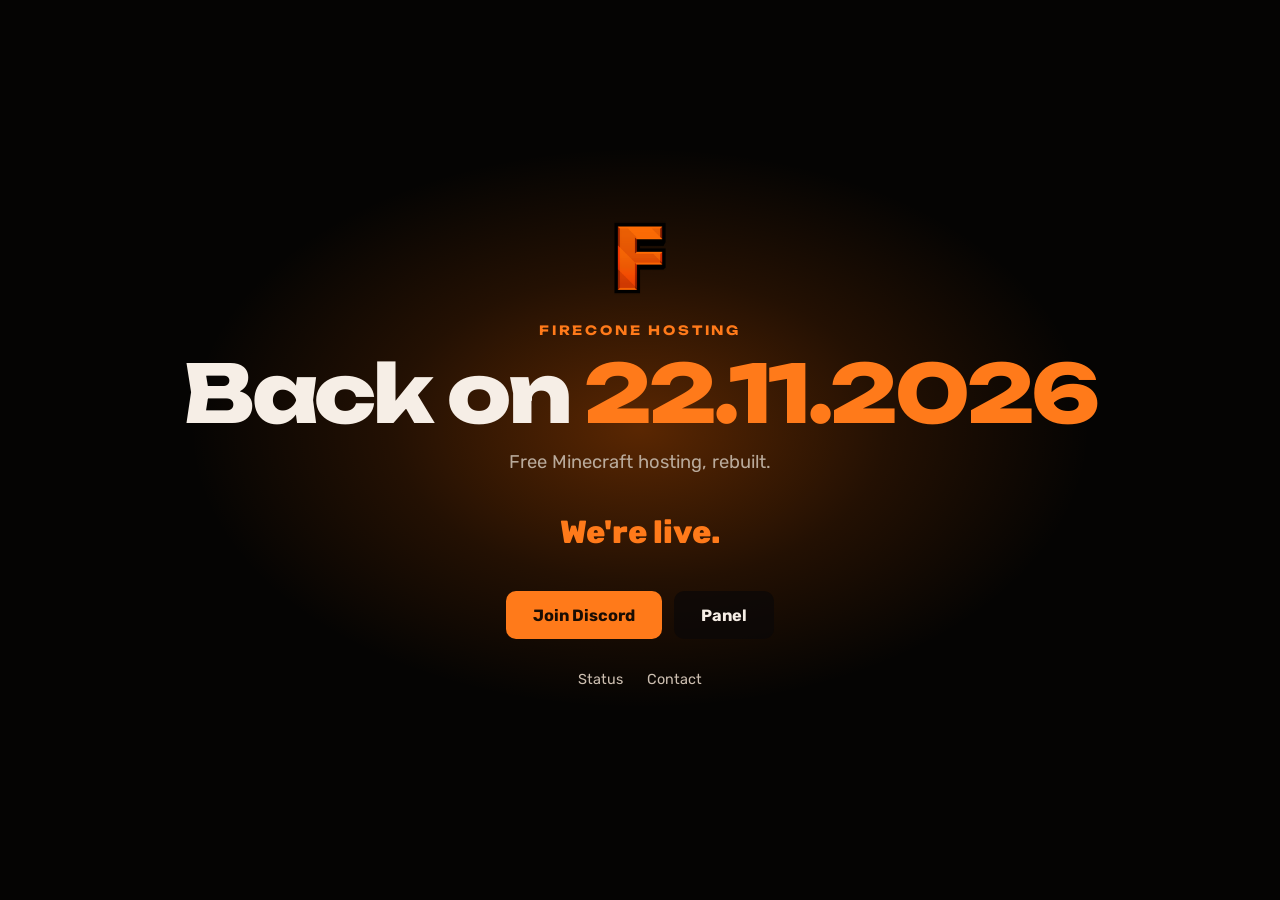
==== commit 9f07cde1: "Dark countdown page with single orange glow" ====
--- a/index.html
+++ b/index.html
@@ -3,13 +3,13 @@
 <head>
   <meta charset="UTF-8">
   <meta name="viewport" content="width=device-width, initial-scale=1.0">
-  <title>Firecone — 22.11.2026</title>
-  <meta name="description" content="Free Minecraft hosting is coming back on 22.11.2026.">
+  <title>Firecone Hosting — Relaunching 22.11.2026</title>
+  <meta name="description" content="Free Minecraft hosting. Firecone is back on 22 November 2026.">
   <link rel="canonical" href="https://firecone.eu/">
   <meta property="og:type" content="website">
   <meta property="og:site_name" content="Firecone Hosting">
-  <meta property="og:title" content="Firecone Hosting — 22.11.2026">
-  <meta property="og:description" content="Free Minecraft hosting is coming back on 22.11.2026.">
+  <meta property="og:title" content="Firecone Hosting — Back on 22.11.2026">
+  <meta property="og:description" content="Free Minecraft hosting. Firecone is back on 22 November 2026.">
   <meta property="og:url" content="https://firecone.eu/">
   <meta property="og:image" content="https://firecone.eu/icons/favicon-512.png">
   <meta name="twitter:card" content="summary">
@@ -18,21 +18,16 @@
   <link rel="apple-touch-icon" sizes="180x180" href="/icons/favicon-180.png">
   <link rel="icon" href="/favicon.png" sizes="any">
   <link rel="manifest" href="/manifest.json">
-  <meta name="theme-color" content="#0e0e0f">
+  <meta name="theme-color" content="#0a0806">
   <link rel="stylesheet" href="/styles.css">
 </head>
 <body>
-  <header>
-    <a class="brand" href="/"><img src="/icons/favicon-64.png" alt="" width="32" height="32">Firecone</a>
-    <nav>
-      <a href="https://status.firecone.eu/">Status</a>
-      <a href="mailto:firecone.eu@gmail.com">Contact</a>
-    </nav>
-  </header>
-
+  
   <main>
-    <p class="kicker">Free Minecraft hosting returns</p>
-    <h1>22.11.2026</h1>
+    <img class="logo" src="/icons/favicon-128.png" alt="Firecone" width="84" height="84">
+    <p class="eyebrow">Firecone Hosting</p>
+    <h1>Back on <span>22.11.2026</span></h1>
+    <p class="sub">Free Minecraft hosting, rebuilt.</p>
 
     <div class="timer" id="timer" role="timer" aria-label="Time until launch">
       <div><b id="d">00</b><span>days</span></div>
@@ -40,14 +35,17 @@
       <div><b id="m">00</b><span>minutes</span></div>
       <div><b id="s">00</b><span>seconds</span></div>
     </div>
-    <p class="live" id="live" hidden>We are live.</p>
+    <p class="live" id="live" hidden>We're live.</p>
 
     <div class="actions">
-      <a class="btn primary" href="https://discord.gg/MTkJdxNkSH">Join the Discord</a>
+      <a class="btn primary" href="https://discord.gg/MTkJdxNkSH">Join Discord</a>
       <a class="btn" href="https://panel.firecone.eu/">Panel</a>
     </div>
   </main>
-
+  <footer>
+    <a href="https://status.firecone.eu/">Status</a>
+    <a href="mailto:firecone.eu@gmail.com">Contact</a>
+  </footer>
   <script>
     // 22 Nov 2026, 00:00 Prague time (CET, UTC+1)
     var target = Date.parse('2026-11-22T00:00:00+01:00');
--- a/styles.css
+++ b/styles.css
@@ -1,24 +1,32 @@
+@font-face{font-family:"Unbounded";src:url(/fonts/unbounded.woff2) format("woff2");font-weight:200 900;font-display:swap}
+@font-face{font-family:"Rubik";src:url(/fonts/rubik.woff2) format("woff2");font-weight:300 900;font-display:swap}
 *{box-sizing:border-box;margin:0}
-html{background:#0e0e0f}
-body{min-height:100vh;display:flex;flex-direction:column;background:#0e0e0f;color:#ececec;font-family:system-ui,-apple-system,"Segoe UI",Roboto,Helvetica,Arial,sans-serif;-webkit-font-smoothing:antialiased}
-header{display:flex;justify-content:space-between;align-items:center;padding:1.5rem clamp(1.25rem,5vw,3.5rem);border-bottom:1px solid #1f1f22}
-.brand{display:flex;align-items:center;gap:.7rem;color:#fff;text-decoration:none;font-weight:600;font-size:1.05rem;letter-spacing:.01em}
-.brand img{border-radius:8px}
-nav{display:flex;gap:1.75rem}
-nav a{color:#8b8b92;text-decoration:none;font-size:.95rem}
-nav a:hover{color:#fff}
-main{flex:1;display:flex;flex-direction:column;justify-content:center;padding:3rem clamp(1.25rem,5vw,3.5rem);max-width:1100px;width:100%;margin:0 auto}
-.kicker{color:#f97316;font-weight:600;font-size:1rem;margin-bottom:1rem}
-h1{font-size:clamp(3.2rem,15vw,10rem);font-weight:800;letter-spacing:-.045em;line-height:.95;color:#fff;font-variant-numeric:tabular-nums}
-.timer{display:flex;margin:3rem 0 3rem;border-top:1px solid #26262a;border-bottom:1px solid #26262a}
-.timer div{flex:1;padding:1.25rem 0 1.1rem;border-left:1px solid #26262a;padding-left:clamp(.75rem,2.5vw,1.75rem)}
-.timer div:first-child{border-left:0;padding-left:0}
-.timer b{display:block;font-weight:600;font-size:clamp(1.9rem,7vw,4rem);letter-spacing:-.03em;font-variant-numeric:tabular-nums;line-height:1.1}
-.timer span{color:#77777e;font-size:.85rem;margin-top:.25rem;display:block}
-.live{font-size:2rem;font-weight:700;margin:3rem 0}
-.actions{display:flex;gap:.75rem;flex-wrap:wrap}
-.btn{padding:.85rem 1.4rem;border-radius:6px;border:1px solid #34343a;color:#ececec;text-decoration:none;font-weight:600;font-size:.97rem}
-.btn:hover{border-color:#6a6a72}
-.btn.primary{background:#f97316;border-color:#f97316;color:#120a04}
-.btn.primary:hover{background:#fb8a3a;border-color:#fb8a3a}
+html,body{min-height:100%}
+html{background:#050403;min-height:100%}
+
+
+@media(prefers-reduced-motion:reduce){body::before{animation:none}}
+body{min-height:100vh;position:relative;isolation:isolate;color:#f6eee6;font-family:"Rubik",system-ui,sans-serif;display:flex;flex-direction:column;align-items:center;justify-content:center;text-align:center;overflow-x:hidden}
+main{position:relative;padding:2rem 1.25rem;display:flex;flex-direction:column;align-items:center}
+.logo{margin-bottom:1.4rem}
+.eyebrow{font-family:"Unbounded",sans-serif;text-transform:uppercase;letter-spacing:.22em;font-size:.8rem;font-weight:700;color:#ff7a1a;margin-bottom:.8rem}
+h1{font-family:"Unbounded",sans-serif;font-size:clamp(2.2rem,7.5vw,5rem);font-weight:800;letter-spacing:-.04em;line-height:1.05}
+h1 span{color:#ff7a1a}
+.sub{margin-top:1rem;color:#b9aa9b;font-size:1.15rem}
+.timer{display:flex;gap:clamp(.5rem,2vw,.9rem);margin:2.6rem 0}
+.timer div{background:rgba(10,8,7,.72);border-radius:12px;padding:1.1rem 0 .9rem;width:clamp(70px,19vw,118px)}
+.timer b{display:block;font-family:"Unbounded",sans-serif;font-size:clamp(1.7rem,6.5vw,2.9rem);font-weight:700;letter-spacing:-.03em;line-height:1;font-variant-numeric:tabular-nums}
+.timer span{display:block;margin-top:.45rem;font-size:.72rem;font-weight:700;letter-spacing:.12em;text-transform:uppercase;color:#ff7a1a}
+.live{font-size:2rem;font-weight:800;color:#ff7a1a;margin:2.5rem 0}
+.actions{display:flex;gap:.7rem;flex-wrap:wrap;justify-content:center}
+.btn{padding:.9rem 1.7rem;border-radius:10px;background:rgba(10,8,7,.72);color:#f6eee6;text-decoration:none;font-weight:700;font-size:1.02rem;transition:background .15s}
+.btn:hover{background:#000}
+.btn.primary{background:#ff7a1a;color:#1a0d03}
+.btn.primary:hover{background:#ff8f3d}
+footer{display:flex;gap:1.5rem;padding:0 0 1.75rem;font-size:.9rem}
+footer a{color:#cdbfb1;text-decoration:none}
+footer a:hover{color:#ff7a1a}
 [hidden]{display:none!important}
+
+
+main::before{content:"";position:absolute;left:50%;top:50%;width:min(900px,120vw);height:min(560px,90vh);transform:translate(-50%,-50%);z-index:-1;pointer-events:none;background:radial-gradient(closest-side,rgba(255,106,0,.34),rgba(255,106,0,.12) 55%,transparent 100%)}
